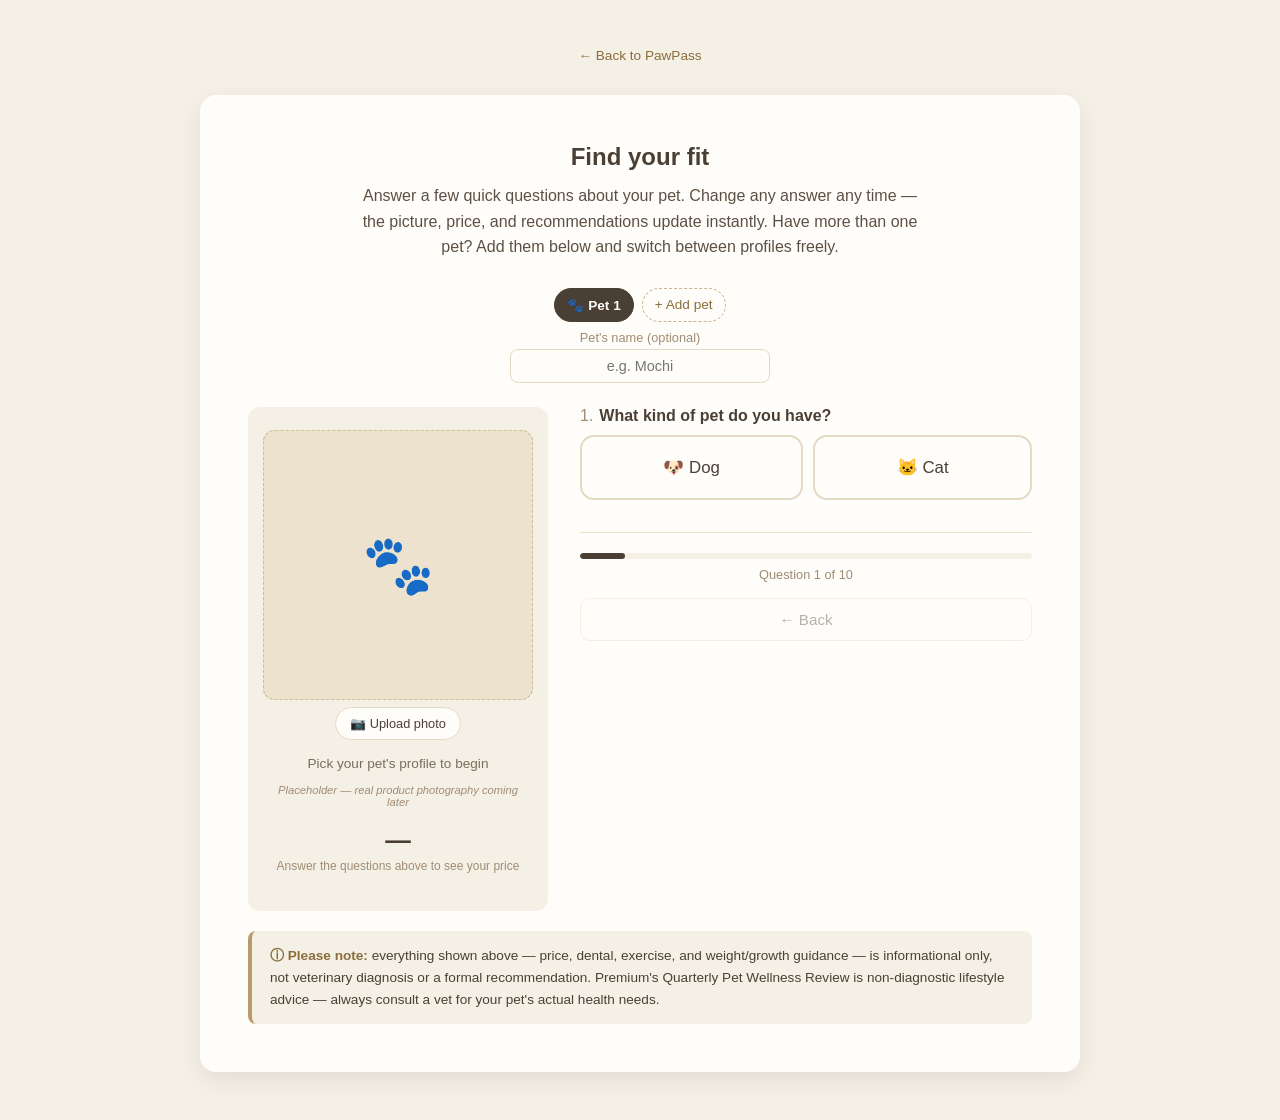
==== customize.html @ 1b4b6985 "Add weight ranges to Size step, pre-fill Coat from Breed recommendations-data.js: - SIZE_WEIGHT_BOUN" ====
<!doctype html>
<html lang="en">
<head>
  <meta charset="UTF-8" />
  <meta name="viewport" content="width=device-width, initial-scale=1.0" />
  <meta name="description" content="Answer a few quick questions about your pet and see your personalized PawPass box, price, and care recommendations, live." />
  <title>PawPass — Find Your Fit</title>
  <link rel="icon" href="data:image/svg+xml,<svg xmlns='http://www.w3.org/2000/svg' viewBox='0 0 100 100'><text y='.9em' font-size='90'>🐾</text></svg>" />
  <link rel="stylesheet" href="styles.css" />
  <style>
    .top-nav {
      text-align: center;
    }

    /* Pet tabs (multi-pet quick-switch) */
    .pet-tabs {
      display: flex;
      gap: 8px;
      flex-wrap: wrap;
      justify-content: center;
      margin-bottom: 8px;
    }

    .pet-tab {
      display: inline-flex;
      align-items: center;
      gap: 6px;
      padding: 8px 12px;
      border-radius: 999px;
      border: 1.5px solid #e4d9c4;
      background-color: #fffdf9;
      color: #4a3f35;
      font-size: 0.85rem;
      cursor: pointer;
    }

    .pet-tab[aria-current="true"] {
      background-color: #4a3f35;
      border-color: #4a3f35;
      color: #fffdf9;
      font-weight: 600;
    }

    .pet-tab .remove-pet {
      opacity: 0.6;
      font-size: 0.75rem;
    }

    .pet-tab .remove-pet:hover {
      opacity: 1;
    }

    .add-pet-btn {
      padding: 8px 12px;
      border-radius: 999px;
      border: 1.5px dashed #c8b48c;
      background-color: transparent;
      color: #8a6d3b;
      font-size: 0.85rem;
      cursor: pointer;
    }

    .add-pet-btn:hover {
      background-color: #f5f0e6;
    }

    .pet-name-row {
      text-align: center;
      margin-bottom: 24px;
    }

    .pet-name-row label {
      display: block;
      font-size: 0.8rem;
      color: #a08c74;
      margin-bottom: 4px;
    }

    .pet-name-row input[type="text"] {
      width: 100%;
      max-width: 260px;
      padding: 8px 12px;
      border-radius: 8px;
      border: 1.5px solid #e4d9c4;
      background-color: #fffdf9;
      color: #4a3f35;
      font-size: 0.9rem;
      text-align: center;
    }

    .quiz-layout {
      display: grid;
      grid-template-columns: 300px 1fr;
      gap: 32px;
      align-items: start;
    }

    /* Photo pane — sits beside the quiz on desktop/web */
    .photo-pane {
      position: sticky;
      top: 24px;
      background-color: #f5f0e6;
      border-radius: 12px;
      padding: 28px 20px;
      text-align: center;
    }

    .photo-box {
      width: 100%;
      aspect-ratio: 1 / 1;
      border-radius: 12px;
      background-color: #ece2cd;
      border: 1px dashed #c8b48c;
      display: flex;
      flex-direction: column;
      align-items: center;
      justify-content: center;
      font-size: 3.5rem;
      transition: transform 0.15s ease;
    }

    .photo-box.pulse {
      transform: scale(1.04);
    }

    .photo-box img {
      width: 100%;
      height: 100%;
      object-fit: cover;
      border-radius: 11px; /* just under the box's 12px so the border shows */
    }

    .photo-upload-row {
      display: flex;
      justify-content: center;
      gap: 8px;
      margin-top: 12px;
    }

    .upload-btn {
      display: inline-block;
      padding: 8px 14px;
      border-radius: 999px;
      border: 1.5px solid #e4d9c4;
      background-color: #fffdf9;
      color: #4a3f35;
      font-size: 0.8rem;
      cursor: pointer;
    }

    .upload-btn:hover {
      border-color: #c8b48c;
      background-color: #f5f0e6;
    }

    .remove-photo-btn {
      padding: 8px 14px;
      border-radius: 999px;
      border: 1.5px solid #e4d9c4;
      background-color: #fffdf9;
      color: #b04a3f;
      font-size: 0.8rem;
      cursor: pointer;
    }

    .remove-photo-btn:hover {
      border-color: #b04a3f;
    }

    .photo-caption {
      margin-top: 14px;
      font-size: 0.85rem;
      color: #7a6c5b;
      line-height: 1.5;
    }

    .photo-placeholder-note {
      margin-top: 10px;
      font-size: 0.7rem;
      color: #a08c74;
      font-style: italic;
    }

    .live-price {
      margin-top: 18px;
      font-size: 1.6rem;
      font-weight: 700;
      color: #4a3f35;
    }

    .live-price span {
      display: block;
      font-size: 0.75rem;
      font-weight: 400;
      color: #a08c74;
      margin-top: 4px;
    }

    /* Quiz pane */
    .question {
      margin-bottom: 28px;
    }

    .question:last-child {
      margin-bottom: 0;
    }

    .question .q-label {
      display: block;
      font-weight: 600;
      margin-bottom: 4px;
      font-size: 1rem;
    }

    .question .q-num {
      color: #a08c74;
      font-weight: 400;
      margin-right: 6px;
    }

    .info-icon {
      display: inline-block;
      margin-left: 4px;
      font-size: 0.8rem;
      font-weight: 400;
      color: #a08c74;
      cursor: pointer;
      /* reset button defaults — this used to be a <span>, converted to
         a real <button> since a title-attribute hover tooltip does
         nothing on click/tap (the bug: "didn't work" on touch devices
         and for anyone expecting a click response). */
      background: none;
      border: none;
      padding: 0;
      font-family: inherit;
    }

    .info-popover {
      position: fixed;
      max-width: 260px;
      background-color: #4a3f35;
      color: #fffdf9;
      padding: 10px 14px;
      border-radius: 8px;
      font-size: 0.8rem;
      line-height: 1.45;
      box-shadow: 0 4px 14px rgba(0, 0, 0, 0.2);
      z-index: 100;
    }

    .options {
      display: flex;
      gap: 10px;
      flex-wrap: wrap;
      margin-top: 10px;
    }

    .option-btn {
      flex: 1 1 auto;
      min-width: 130px;
      min-height: 64px;
      padding: 20px 24px;
      border-radius: 14px;
      border: 2px solid #e4d9c4;
      background-color: #fffdf9;
      color: #4a3f35;
      font-size: 1.05rem;
      font-weight: 500;
      cursor: pointer;
      transition: border-color 0.15s ease, background-color 0.15s ease, transform 0.1s ease;
    }

    .option-btn:hover {
      border-color: #c8b48c;
      transform: translateY(-1px);
    }

    .option-btn[aria-pressed="true"] {
      background-color: #4a3f35;
      border-color: #4a3f35;
      color: #fffdf9;
      font-weight: 600;
    }

    .option-sub {
      display: block;
      font-size: 0.75rem;
      font-weight: 400;
      color: #a08c74;
      margin-top: 4px;
    }

    .option-btn[aria-pressed="true"] .option-sub {
      color: #d8c6a5;
    }

    .date-input,
    .number-input,
    .breed-select {
      margin-top: 10px;
      padding: 10px 14px;
      border-radius: 10px;
      border: 1.5px solid #e4d9c4;
      background-color: #fffdf9;
      color: #4a3f35;
      font-size: 0.9rem;
      width: 100%;
      max-width: 260px;
    }

    .q-optional {
      font-weight: 400;
      font-size: 0.75rem;
      color: #a08c74;
    }

    .q-required {
      font-weight: 600;
      font-size: 0.75rem;
      color: #b04a3f;
    }

    @media (max-width: 720px) {
      .quiz-layout {
        grid-template-columns: 1fr;
      }
      .photo-pane {
        position: static;
      }
    }

    /* Pick Two */
    .pick-two-group {
      margin-top: 16px;
    }

    .pick-two-group .pt-label {
      display: block;
      font-size: 0.85rem;
      font-weight: 600;
      margin-bottom: 6px;
    }

    .pick-two-group .pt-limit {
      font-weight: 400;
      color: #a08c74;
    }

    .tag-btn {
      padding: 8px 14px;
      border-radius: 999px;
      border: 1.5px solid #e4d9c4;
      background-color: #fffdf9;
      color: #4a3f35;
      font-size: 0.85rem;
      cursor: pointer;
      transition: border-color 0.15s ease, background-color 0.15s ease;
    }

    .tag-btn:hover {
      border-color: #c8b48c;
    }

    .tag-btn[aria-pressed="true"] {
      font-weight: 600;
    }

    .options[data-mode="avoid"] .tag-btn[aria-pressed="true"] {
      background-color: #b04a3f;
      border-color: #b04a3f;
      color: #fffdf9;
    }

    .options[data-mode="favorite"] .tag-btn[aria-pressed="true"] {
      background-color: #5c8a5c;
      border-color: #5c8a5c;
      color: #fffdf9;
    }

    .pt-hint {
      margin-top: 6px;
      font-size: 0.75rem;
      color: #b04a3f;
      min-height: 1em;
    }

    .pick-two-summary {
      margin-top: 10px;
      font-size: 0.75rem;
      color: #7a6c5b;
      line-height: 1.5;
    }

    /* Recommendations */
    .recommendations {
      margin-top: 32px;
      padding-top: 28px;
      border-top: 1px solid #ece2cd;
    }

    .rec-empty-note {
      font-size: 0.85rem;
      color: #a08c74;
      font-style: italic;
      text-align: center;
    }

    .rec-item {
      display: flex;
      gap: 10px;
      align-items: flex-start;
      padding: 12px 0;
      border-bottom: 1px solid #f5f0e6;
      font-size: 0.9rem;
      line-height: 1.55;
    }

    .rec-item:last-child {
      border-bottom: none;
    }

    .rec-icon {
      font-size: 1.1rem;
      flex-shrink: 0;
    }

    .rec-item strong {
      display: block;
      font-size: 0.85rem;
      margin-bottom: 2px;
    }

    .rec-source-tag {
      display: inline-block;
      margin-left: 6px;
      font-size: 0.7rem;
      color: #a08c74;
      font-weight: 400;
    }

    .reroll-btn {
      display: block;
      margin-top: 6px;
      padding: 4px 10px;
      border-radius: 999px;
      border: 1.5px solid #e4d9c4;
      background-color: #fffdf9;
      color: #8a6d3b;
      font-size: 0.75rem;
      cursor: pointer;
    }

    .reroll-btn:hover {
      border-color: #c8b48c;
      background-color: #f5f0e6;
    }

    /* Feedback */
    .feedback-section {
      margin-top: 32px;
      padding-top: 28px;
      border-top: 1px solid #ece2cd;
    }

    .feedback-tag-row {
      display: flex;
      align-items: center;
      gap: 10px;
      margin-top: 10px;
    }

    .feedback-tag-row .ft-name {
      min-width: 100px;
      font-size: 0.85rem;
    }

    .feedback-tag-btn {
      padding: 6px 12px;
      border-radius: 8px;
      border: 1.5px solid #e4d9c4;
      background-color: #fffdf9;
      color: #4a3f35;
      font-size: 0.85rem;
      cursor: pointer;
    }

    .feedback-tag-btn:hover {
      border-color: #c8b48c;
    }

    .feedback-tag-btn.like[aria-pressed="true"] {
      background-color: #5c8a5c;
      border-color: #5c8a5c;
      color: #fffdf9;
    }

    .feedback-tag-btn.dislike[aria-pressed="true"] {
      background-color: #b04a3f;
      border-color: #b04a3f;
      color: #fffdf9;
    }

    .feedback-history {
      list-style: none;
      margin: 16px 0 0;
      padding: 0;
      font-size: 0.8rem;
      color: #7a6c5b;
      line-height: 1.6;
    }

    .feedback-history li {
      padding: 6px 0;
      border-bottom: 1px solid #f5f0e6;
    }

    .feedback-history li:last-child {
      border-bottom: none;
    }

    .consent-block {
      margin-top: 20px;
      padding: 14px 16px;
      background-color: #f5f0e6;
      border-radius: 10px;
    }

    .consent-row {
      display: flex;
      align-items: flex-start;
      gap: 8px;
      font-size: 0.82rem;
      line-height: 1.5;
      color: #5c5044;
      margin-bottom: 10px;
      cursor: pointer;
    }

    .consent-row:last-of-type {
      margin-bottom: 0;
    }

    .consent-row input[type="checkbox"] {
      margin-top: 3px;
      flex-shrink: 0;
    }

    .consent-hint {
      margin: 8px 0 0;
      font-size: 0.75rem;
      color: #b04a3f;
      min-height: 1em;
    }

    /* Step navigation */
    .step-nav {
      margin-top: 32px;
      padding-top: 20px;
      border-top: 1px solid #ece2cd;
    }

    .step-progress {
      height: 6px;
      border-radius: 999px;
      background-color: #f5f0e6;
      overflow: hidden;
    }

    .step-progress-bar {
      height: 100%;
      background-color: #4a3f35;
      border-radius: 999px;
      transition: width 0.2s ease;
      width: 0%;
    }

    .step-progress-label {
      margin-top: 8px;
      font-size: 0.8rem;
      color: #a08c74;
      text-align: center;
    }

    .step-nav-buttons {
      display: flex;
      justify-content: space-between;
      gap: 12px;
      margin-top: 16px;
    }

    .step-btn {
      flex: 1;
      padding: 12px 16px;
      border-radius: 10px;
      font-size: 0.95rem;
      cursor: pointer;
    }

    .step-btn.primary {
      background-color: #4a3f35;
      border: 1.5px solid #4a3f35;
      color: #fffdf9;
      font-weight: 600;
    }

    .step-btn.secondary {
      background-color: #fffdf9;
      border: 1.5px solid #e4d9c4;
      color: #4a3f35;
    }

    .step-btn:disabled {
      opacity: 0.4;
      cursor: not-allowed;
    }

  </style>
</head>
<body>
  <div class="wrap">

    <a class="back-link top-nav" href="index.html">← Back to PawPass</a>

    <!-- Shared popover for every ⓘ info button (see .info-icon click
         wiring) — one element, positioned near whichever button was
         clicked, rather than a per-icon tooltip. -->
    <div class="info-popover" id="info-popover" hidden></div>

    <section class="card">
      <h2>Find your fit</h2>
      <p class="section-intro">
        Answer a few quick questions about your pet. Change any answer any time —
        the picture, price, and recommendations update instantly. Have more than
        one pet? Add them below and switch between profiles freely.
      </p>

      <div class="pet-tabs" id="pet-tabs"></div>
      <div class="pet-name-row">
        <label for="pet-name-input">Pet's name (optional)</label>
        <input type="text" id="pet-name-input" placeholder="e.g. Mochi" />
      </div>

      <div class="quiz-layout">

        <!-- Photo pane: side-by-side on desktop, stacks above the quiz on mobile -->
        <div class="photo-pane">
          <div class="photo-box" id="photo-box">
            <span id="photo-emoji">🐾</span>
            <img id="photo-img" alt="Your pet" hidden />
          </div>
          <div class="photo-upload-row">
            <label class="upload-btn" for="photo-upload-input">📷 Upload photo</label>
            <input type="file" accept="image/*" id="photo-upload-input" hidden />
            <button type="button" class="remove-photo-btn" id="remove-photo-btn" hidden>✕ Remove</button>
          </div>
          <div class="photo-caption" id="photo-caption">Pick your pet's profile to begin</div>
          <div class="photo-placeholder-note" id="photo-placeholder-note">Placeholder — real product photography coming later</div>
          <div class="live-price" id="live-price">—</div>
          <div class="pick-two-summary" id="pick-two-summary"></div>
        </div>

        <!-- Quiz pane -->
        <div class="quiz-pane">

          <div class="question" data-question="species" data-required="true">
            <label class="q-label"><span class="q-num">1.</span>What kind of pet do you have?</label>
            <div class="options" data-question="species" role="group" aria-label="What kind of pet do you have?">
              <button type="button" class="option-btn" data-value="dog">🐶 Dog</button>
              <button type="button" class="option-btn" data-value="cat">🐱 Cat</button>
            </div>
          </div>

          <div class="question" data-question="size" data-required="true">
            <label class="q-label"><span class="q-num">2.</span>How big are they?</label>
            <div class="options" data-question="size" role="group" aria-label="How big are they?">
              <button type="button" class="option-btn" data-value="small">Small<span class="option-sub" id="size-small-sub"></span></button>
              <button type="button" class="option-btn" data-value="medium">Medium<span class="option-sub" id="size-medium-sub"></span></button>
              <button type="button" class="option-btn" data-value="large">Large<span class="option-sub" id="size-large-sub"></span></button>
            </div>
          </div>

          <div class="question">
            <label class="q-label">
              <span class="q-num">3.</span>Breed <span class="q-optional">(optional)</span>
              <button type="button" class="info-icon" data-info="Purely a care-tip bonus layer — it never changes price or packing. Picking a breed pre-fills a typical coat below, which you can still change. Any breed not on this list falls back to the size/coat profile you pick.">ⓘ</button>
            </label>
            <select class="breed-select" id="breed-select">
              <option value="">Pick species first</option>
            </select>
          </div>

          <div class="question" data-question="coat" data-required="true">
            <label class="q-label"><span class="q-num">4.</span>What's their coat like?</label>
            <div class="options" data-question="coat" role="group" aria-label="What's their coat like?">
              <button type="button" class="option-btn" data-value="short-hair">Short-hair</button>
              <button type="button" class="option-btn" data-value="long-hair">Long-hair</button>
              <button type="button" class="option-btn" data-value="hairless">Hairless</button>
            </div>
          </div>

          <div class="question">
            <label class="q-label">
              <span class="q-num">5.</span>Weight (kg)
              <button type="button" class="info-icon" data-info="Used for weight/obesity guidance (adult pets) and the growth chart (puppies/kittens). Not used for pricing.">ⓘ</button>
            </label>
            <input type="number" class="number-input" id="weight-input" min="0" step="0.1" placeholder="e.g. 12.5" />
          </div>

          <div class="question">
            <label class="q-label">
              <span class="q-num">6.</span>Date of birth <span class="q-optional">(optional, preferred)</span>
              <button type="button" class="info-icon" data-info="Primary source for age-based recommendations (life stage, growth chart). If unknown, adoption date below is used as a fallback estimate.">ⓘ</button>
            </label>
            <input type="date" class="date-input" id="dob-input" />
          </div>

          <div class="question">
            <label class="q-label">
              <span class="q-num">7.</span>When did you adopt them? <span class="q-optional">(optional)</span>
              <button type="button" class="info-icon" data-info="Used as a fallback to estimate age only if date of birth above is unknown — assumes ~10 weeks old at adoption, a typical shelter age.">ⓘ</button>
            </label>
            <input type="date" class="date-input" id="adoption-date-input" />
          </div>

          <div class="question">
            <label class="q-label">
              <span class="q-num">8.</span>Spayed or neutered? <span class="q-optional">(optional)</span>
              <button type="button" class="info-icon" data-info="Not used for pricing yet — helps fine-tune the recommendation engine (e.g. calorie needs) as it's built out further.">ⓘ</button>
            </label>
            <div class="options" data-question="spayedNeutered" role="group" aria-label="Spayed or neutered?">
              <button type="button" class="option-btn" data-value="yes">Yes</button>
              <button type="button" class="option-btn" data-value="no">No</button>
              <button type="button" class="option-btn" data-value="unsure">Not sure</button>
            </div>
          </div>

          <div class="question" data-question="tier" data-required="true">
            <label class="q-label"><span class="q-num">9.</span>Which plan sounds right?</label>
            <div class="options" data-question="tier" role="group" aria-label="Which plan sounds right?">
              <button type="button" class="option-btn" data-value="starter">Starter</button>
              <button type="button" class="option-btn" data-value="core">Core</button>
              <button type="button" class="option-btn" data-value="premium">Premium</button>
            </div>
          </div>

          <div class="question">
            <label class="q-label"><span class="q-num">10.</span>Pick Two — permanent Avoid &amp; Favorite</label>
            <!-- No longer gated on "species + tier chosen" — in a linear
                 stepper this is unreachable without those already
                 answered (required steps 1/2/3/9 enforce it), so the
                 old pick-two-locked placeholder was dead code. -->
            <div id="pick-two-body">
              <div class="pick-two-group">
                <span class="pt-label">Avoid <span class="pt-limit" id="avoid-limit-label"></span> — never ships</span>
                <div class="options" data-mode="avoid" id="avoid-options" role="group" aria-label="Avoid flavors"></div>
              </div>
              <div class="pick-two-group">
                <span class="pt-label">Favorite <span class="pt-limit" id="favorite-limit-label"></span> — always included</span>
                <div class="options" data-mode="favorite" id="favorite-options" role="group" aria-label="Favorite flavors"></div>
              </div>
              <div class="pt-hint" id="pick-two-hint"></div>
            </div>
          </div>

          <!-- Step navigation: progress + Back/Next, one question visible
               at a time (the rest are hidden by JS) — per the "quiz-style
               flow" UX spec, replacing the old long-scroll layout where
               all 10 questions were visible at once. -->
          <div class="step-nav" id="step-nav">
            <div class="step-progress">
              <div class="step-progress-bar" id="step-progress-bar"></div>
            </div>
            <div class="step-progress-label" id="step-progress-label"></div>
            <div class="step-nav-buttons">
              <button type="button" class="step-btn secondary" id="step-back-btn">← Back</button>
              <button type="button" class="step-btn primary" id="step-next-btn">Next →</button>
            </div>
          </div>

          <!-- Results reveal: shown after the last step instead of being
               stepped through itself — Recommendations/Secret
               item/Taste memory/Feedback form one combined "here's your
               box" moment, not more quiz questions. -->
          <div id="results-view" hidden>
            <button type="button" class="back-link" id="edit-answers-btn" style="margin-bottom: 20px;">✏️ Edit your answers</button>

          <!-- Recommendations and Feedback live inside .quiz-pane (not
               as separate full-width sections below .quiz-layout) so
               the sticky .photo-pane keeps following the visitor
               through the results, not just the profile questions —
               fixes a gap where the live-updating photo used to
               disappear exactly where it mattered most. -->
          <!-- Recommendations: the expanded recommendation engine's results,
               right where a visitor would actually read a health-adjacent
               claim, per the vet disclaimer placement rule established
               earlier for the pricing section. -->
          <div class="recommendations">
            <h2>Recommendations</h2>
            <p class="rec-empty-note" id="rec-empty-note">
              Answer species, size, and either a date of birth or adoption date above
              to see personalized care recommendations here.
            </p>
            <div id="rec-body" hidden>
              <div class="rec-item">
                <span class="rec-icon">📋</span>
                <div><strong>Life stage</strong><span id="rec-life-stage"></span></div>
              </div>
              <div class="rec-item" id="rec-dental" hidden>
                <span class="rec-icon">🦷</span>
                <div><strong>Dental care</strong><span id="rec-dental-text"></span></div>
              </div>
              <div class="rec-item" id="rec-exercise" hidden>
                <span class="rec-icon">🏃</span>
                <div><strong>Exercise<span class="rec-source-tag" id="rec-exercise-source"></span></strong><span id="rec-exercise-text"></span></div>
              </div>
              <div class="rec-item" id="rec-weight" hidden>
                <span class="rec-icon">⚖️</span>
                <div><strong id="rec-weight-label">Weight guidance</strong><span id="rec-weight-text"></span></div>
              </div>
              <div class="rec-item" id="rec-secret" hidden>
                <span class="rec-icon">✨</span>
                <div>
                  <strong>Secret item</strong>
                  <span id="rec-secret-text"></span>
                  <button type="button" class="reroll-btn" id="secret-reroll-btn">🎲 Try another</button>
                </div>
              </div>
              <div class="rec-item" id="rec-taste-memory">
                <span class="rec-icon">🧠</span>
                <div><strong>Taste memory</strong><span id="rec-taste-memory-text"></span></div>
              </div>
            </div>
          </div>

          <!-- Post-order feedback (Section 7) — simulated here since this
               demo has no real order/checkout lifecycle to trigger it after
               an actual shipped box. Submitting feeds pet.feedbackHistory,
               which is what makes the obesity-guidance override above and
               Taste memory below go from "architecture-only" to live. -->
          <div class="feedback-section">
            <h2>Feedback <span class="q-optional">(simulates a delivered box)</span></h2>
            <div id="feedback-body" hidden>
              <p class="section-intro" style="margin-bottom:16px;">
                In a real launch this would trigger automatically after each box ships
                (Section 7). Here, simulate submitting feedback to see Taste memory and
                weight guidance react.
              </p>
              <div class="question">
                <label class="q-label">Portion size</label>
                <div class="options" data-question="pendingPortion" role="group" aria-label="Portion size">
                  <button type="button" class="option-btn" data-value="too much">Too much</button>
                  <button type="button" class="option-btn" data-value="right">Just right</button>
                  <button type="button" class="option-btn" data-value="too little">Too little</button>
                </div>
              </div>
              <div class="question">
                <label class="q-label">Did they like each flavor? <span class="q-optional">(optional, any number)</span></label>
                <div id="feedback-tags"></div>
              </div>

              <!-- PDPA consent, captured at the point of collection (Thai PDPA,
                   enforced since June 1, 2022, requires explicit consent
                   before/at collection — Section 9's flagged gap). Two
                   separate purposes, not bundled into one checkbox: using
                   the feedback to personalize this pet's box (Section 7,
                   core to the service) vs. including it in aggregated,
                   de-identified trend insights sold to pet brand partners
                   (Section 7's data-as-product angle, framed as "aggregated
                   insights," never "selling customer data," per the brief). -->
              <div class="consent-block">
                <label class="consent-row">
                  <input type="checkbox" id="consent-personalize" />
                  I consent to this feedback being used to personalize my pet's box
                  (Pick Two suggestions, taste memory, portion sizing).
                  <span class="q-required">(required)</span>
                </label>
                <label class="consent-row">
                  <input type="checkbox" id="consent-aggregate" />
                  Also include my anonymized feedback in aggregated trend insights
                  shared with pet brand partners
                  <button type="button" class="info-icon" data-info="Only de-identified, aggregated trends are ever shared (e.g. 'medium-dog owners in Bangkok reject fish treats at 2x the rate of other cities') — never your individual feedback or identity. Optional — personalization above works the same either way.">ⓘ</button>
                  <span class="q-optional">(optional)</span>
                </label>
                <p class="consent-hint" id="consent-hint"></p>
              </div>

              <button type="button" class="add-pet-btn" id="submit-feedback-btn">Submit feedback for this box</button>
              <ul class="feedback-history" id="feedback-history-list"></ul>
            </div>
          </div>

          </div>
          <!-- /results-view -->

        </div>
      </div>

      <div class="disclaimer">
        <strong>ⓘ Please note:</strong> everything shown above — price, dental,
        exercise, and weight/growth guidance — is informational only, not
        veterinary diagnosis or a formal recommendation. Premium's Quarterly Pet
        Wellness Review is non-diagnostic lifestyle advice — always consult a vet
        for your pet's actual health needs.
      </div>
    </section>

  </div>

  <script type="module">
    import { getStarterPrice, getCorePrice, getPremiumPriceRange } from './pricing-data.js';
    import {
      TIER1_BREEDS, BREED_TYPICAL_COAT, SIZE_WEIGHT_BOUNDS_KG,
      getAgeMonths, getLifeStage, getDentalRisk, DENTAL_RECOMMENDATION,
      getExerciseTip, getObesityGuidance, getGrowthGuidance,
    } from './recommendations-data.js';
    import { getSecretItemPreview, getTasteMemoryExclusions } from './catalog-data.js';

    // --- Multi-pet data model ---
    // Each pet holds its own full set of answers. Only one pet is
    // "active" (shown in the quiz/photo pane) at a time; switching tabs
    // swaps which pet's data the quiz reads from and writes to.
    let nextPetId = 1;
    function createPet() {
      const id = nextPetId++;
      return {
        id,
        name: `Pet ${id}`,
        species: null,
        size: null,
        coat: null,
        breed: null,
        weightKg: null,
        dob: '',
        adoptionDate: '',
        spayedNeutered: null,
        tier: null,
        avoids: new Set(),
        favorites: new Set(),
        // Post-order portion feedback (Section 7). Simulated in this
        // build via the Feedback section below, since there's no real
        // order/checkout lifecycle to trigger it after an actual shipped
        // box. Mixed entry shapes: { portion, order } from the portion
        // question, { category, liked, order } per flavor reaction —
        // read by getObesityGuidance and getTasteMemoryExclusions.
        feedbackHistory: [],
        orderCount: 0,
        // Draft state for the not-yet-submitted feedback form — cleared
        // on submit. pendingPortion reuses the generic single-select
        // option-group wiring (data-question="pendingPortion").
        pendingPortion: null,
        pendingTasteFeedback: {}, // { [flavorTag]: true|false }
        // Per-pet, not global DOM state — otherwise checking a consent
        // box for one pet would leak into another pet's unsubmitted
        // form on switch. Reset on submit, same as the rest of the draft.
        pendingConsent: { personalize: false, aggregate: false },
        // Bumped by the "🎲 Try another" button to deliberately change
        // the secret-item pick's seed — otherwise the pick stays stable
        // across re-renders (see catalog-data.js's hashSeed comment).
        secretItemRerollCount: 0,
        // Stepper position — per-pet, so switching pets resumes exactly
        // where that pet was left, rather than always restarting at
        // step 0. showResults toggles the Pick Two step vs. the combined
        // results reveal; currentStep itself doesn't change when
        // entering/leaving results, so "Edit answers" just flips
        // showResults back without needing to recompute a step index.
        currentStep: 0,
        showResults: false,
        // User-uploaded photo, per pet. An object URL (not a data URL)
        // for memory efficiency — must be revoked with
        // URL.revokeObjectURL when replaced or when the pet is removed,
        // or the browser holds the image data for the whole session.
        photoUrl: null,
        // Per-pet (not a shared module-level variable) — a shared timer
        // would let answering a question for one pet cancel another
        // pet's still-pending auto-advance if you switch tabs within
        // the 300ms delay window. Found this while reviewing the
        // multi-pet + auto-advance interaction.
        pendingAdvanceTimeout: null,
        // Tracks what the photo box last showed (photoUrl + species),
        // so the pulse animation only restarts when that actually
        // changes — see the render() comment where this is used.
        _lastPhotoSignature: null,
      };
    }

    const pets = [createPet()];
    let activePetId = pets[0].id;
    function getActivePet() {
      return pets.find((p) => p.id === activePetId);
    }

    const petTabsEl = document.getElementById('pet-tabs');
    const petNameInput = document.getElementById('pet-name-input');
    const breedSelect = document.getElementById('breed-select');
    const weightInput = document.getElementById('weight-input');
    const dobInput = document.getElementById('dob-input');
    const adoptionDateInput = document.getElementById('adoption-date-input');
    const photoBox = document.getElementById('photo-box');
    const photoEmoji = document.getElementById('photo-emoji');
    const photoImg = document.getElementById('photo-img');
    const photoUploadInput = document.getElementById('photo-upload-input');
    const removePhotoBtn = document.getElementById('remove-photo-btn');
    const photoPlaceholderNote = document.getElementById('photo-placeholder-note');
    const photoCaption = document.getElementById('photo-caption');
    const livePrice = document.getElementById('live-price');
    const pickTwoSummary = document.getElementById('pick-two-summary');
    const avoidOptions = document.getElementById('avoid-options');
    const favoriteOptions = document.getElementById('favorite-options');
    const avoidLimitLabel = document.getElementById('avoid-limit-label');
    const favoriteLimitLabel = document.getElementById('favorite-limit-label');
    const pickTwoHint = document.getElementById('pick-two-hint');
    const recEmptyNote = document.getElementById('rec-empty-note');
    const recBody = document.getElementById('rec-body');
    const recLifeStage = document.getElementById('rec-life-stage');
    const recDental = document.getElementById('rec-dental');
    const recDentalText = document.getElementById('rec-dental-text');
    const recExercise = document.getElementById('rec-exercise');
    const recExerciseText = document.getElementById('rec-exercise-text');
    const recExerciseSource = document.getElementById('rec-exercise-source');
    const recWeight = document.getElementById('rec-weight');
    const recWeightLabel = document.getElementById('rec-weight-label');
    const recWeightText = document.getElementById('rec-weight-text');
    const recSecret = document.getElementById('rec-secret');
    const recSecretText = document.getElementById('rec-secret-text');
    const secretRerollBtn = document.getElementById('secret-reroll-btn');
    const recTasteMemoryText = document.getElementById('rec-taste-memory-text');
    const feedbackBody = document.getElementById('feedback-body');
    const feedbackTagsEl = document.getElementById('feedback-tags');
    const submitFeedbackBtn = document.getElementById('submit-feedback-btn');
    const feedbackHistoryList = document.getElementById('feedback-history-list');
    const consentPersonalize = document.getElementById('consent-personalize');
    const consentAggregate = document.getElementById('consent-aggregate');
    const consentHint = document.getElementById('consent-hint');
    const stepProgressBar = document.getElementById('step-progress-bar');
    const stepProgressLabel = document.getElementById('step-progress-label');
    const stepBackBtn = document.getElementById('step-back-btn');
    const stepNextBtn = document.getElementById('step-next-btn');
    const resultsView = document.getElementById('results-view');
    const stepNav = document.getElementById('step-nav');
    const editAnswersBtn = document.getElementById('edit-answers-btn');
    const infoPopover = document.getElementById('info-popover');

    // The 10 profile-question steps, captured once in DOM order. Only
    // one is shown at a time (per pet, via pet.currentStep) — the "quiz-
    // style flow" the project's UX memory calls for, replacing the old
    // long-scroll layout where all 10 were visible at once.
    const stepEls = [...document.querySelectorAll('.quiz-pane > .question')];

    const speciesEmoji = { dog: '🐶', cat: '🐱' };
    const sizeLabel = { small: 'Small', medium: 'Medium', large: 'Large' };
    const coatLabel = { 'short-hair': 'short-hair', 'long-hair': 'long-hair', hairless: 'hairless' };
    const tierLabel = { starter: 'Starter', core: 'Core', premium: 'Premium' };
    const lifeStageLabel = { puppy: 'Puppy', kitten: 'Kitten', adult: 'Adult', senior: 'Senior' };

    const PICK_LIMITS = { starter: 1, core: 2, premium: 3 };

    // Flavor rotation genuinely differs by species (pawpass-brief.md
    // Section 12) — cats are fussier about fish-forward flavors, so
    // "Salmon/Fish" for dogs splits into separate "Tuna/Fish" and
    // "Salmon" tags for cats. Never share one tag list across species.
    const FLAVOR_TAGS_BY_SPECIES = {
      dog: ['Chicken', 'Beef', 'Salmon/Fish'],
      cat: ['Chicken', 'Tuna/Fish', 'Salmon'],
    };

    // Tag button DOM and breed <select> options are both species-
    // dependent only (shared across any pets of the same species) —
    // click/change handlers always look up getActivePet() fresh, so
    // switching pets never requires rebuilding either, only re-syncing
    // which value is currently selected.
    let tagsBuiltForSpecies = undefined; // undefined = never built yet
    let breedOptionsBuiltForSpecies = undefined;
    let feedbackTagsBuiltForSpecies = undefined;

    function buildTagButtons(species) {
      avoidOptions.innerHTML = '';
      favoriteOptions.innerHTML = '';
      tagsBuiltForSpecies = species;
      if (!species) return;
      [
        { container: avoidOptions, key: 'avoids', otherKey: 'favorites' },
        { container: favoriteOptions, key: 'favorites', otherKey: 'avoids' },
      ].forEach(({ container, key, otherKey }) => {
        FLAVOR_TAGS_BY_SPECIES[species].forEach((tag) => {
          const btn = document.createElement('button');
          btn.type = 'button';
          btn.className = 'tag-btn';
          btn.dataset.value = tag;
          btn.setAttribute('aria-pressed', 'false');
          btn.textContent = tag;
          btn.addEventListener('click', () => {
            const pet = getActivePet();
            const set = pet[key];
            const other = pet[otherKey];
            const limit = PICK_LIMITS[pet.tier] ?? 0;
            if (set.has(tag)) {
              set.delete(tag);
            } else {
              if (set.size >= limit) {
                pickTwoHint.textContent = `You can only pick ${limit} here for the ${tierLabel[pet.tier]} plan — remove one first.`;
                return;
              }
              other.delete(tag); // a flavor can't be both Avoid and Favorite at once
              set.add(tag);
            }
            pickTwoHint.textContent = '';
            render();
          });
          container.appendChild(btn);
        });
      });
    }

    function buildBreedOptions(species) {
      breedSelect.innerHTML = '';
      breedOptionsBuiltForSpecies = species;
      const placeholder = document.createElement('option');
      placeholder.value = '';
      placeholder.textContent = species ? 'Not sure / prefer not to say' : 'Pick species first';
      breedSelect.appendChild(placeholder);
      if (!species) return;
      TIER1_BREEDS[species].forEach((breed) => {
        const opt = document.createElement('option');
        opt.value = breed;
        opt.textContent = breed;
        breedSelect.appendChild(opt);
      });
    }

    // Feedback tag rows (like/dislike per flavor) — same species-
    // dependent DOM pattern as buildTagButtons: shared across pets of
    // the same species, handlers always look up getActivePet() fresh.
    function buildFeedbackTagButtons(species) {
      feedbackTagsEl.innerHTML = '';
      feedbackTagsBuiltForSpecies = species;
      if (!species) return;
      FLAVOR_TAGS_BY_SPECIES[species].forEach((tag) => {
        const row = document.createElement('div');
        row.className = 'feedback-tag-row';
        const name = document.createElement('span');
        name.className = 'ft-name';
        name.textContent = tag;
        row.appendChild(name);
        [
          { cls: 'like', label: '👍 Liked', value: true },
          { cls: 'dislike', label: '👎 Disliked', value: false },
        ].forEach(({ cls, label, value }) => {
          const btn = document.createElement('button');
          btn.type = 'button';
          btn.className = `feedback-tag-btn ${cls}`;
          btn.dataset.tag = tag;
          btn.setAttribute('aria-pressed', 'false');
          btn.textContent = label;
          btn.addEventListener('click', () => {
            const pet = getActivePet();
            // Click again to unset (toggle back to "no opinion"); click
            // the other reaction to flip it — only one state per tag.
            pet.pendingTasteFeedback[tag] = pet.pendingTasteFeedback[tag] === value ? undefined : value;
            if (pet.pendingTasteFeedback[tag] === undefined) delete pet.pendingTasteFeedback[tag];
            render();
          });
          row.appendChild(btn);
        });
        feedbackTagsEl.appendChild(row);
      });
    }

    // Wire up every single-select option group (species/size/coat/tier/
    // spayedNeutered/pendingPortion): click writes onto whichever pet is
    // currently active. For groups that belong to a stepper question
    // (not pendingPortion, which lives in the Feedback/results view),
    // clicking an answer auto-advances to the next step after a short
    // delay — "no need to click Next" — since a click on a button group
    // unambiguously is the answer, unlike a free-form input where an
    // empty field could just mean "not answered yet."
    document.querySelectorAll('.options[data-question]').forEach((group) => {
      const question = group.dataset.question;
      const stepEl = group.closest('.question');
      const isStepperGroup = stepEls.includes(stepEl);
      group.querySelectorAll('.option-btn').forEach((btn) => {
        btn.addEventListener('click', () => {
          const pet = getActivePet();
          // If this pet's species actually changes, Pick Two picks and
          // breed don't carry over (both depend on species — flavor
          // vocabulary and the Tier-1 breed list) — clear them at the
          // pet's own data, not just the shared DOM built above.
          if (question === 'species' && pet.species !== btn.dataset.value) {
            pet.avoids.clear();
            pet.favorites.clear();
            pet.breed = null;
            pet.pendingTasteFeedback = {}; // unsubmitted draft only — feedbackHistory stays
          }
          pet[question] = btn.dataset.value;
          render();
          if (isStepperGroup) {
            autoAdvance(pet);
          }
        });
      });
    });

    breedSelect.addEventListener('change', () => {
      const pet = getActivePet();
      pet.breed = breedSelect.value || null;
      // Pre-fill (not lock) the Coat question, which now comes right
      // after Breed — the customer still answers/confirms it
      // themselves on that step, this just saves them a click for the
      // common case. Breeds with no mapped typical coat (e.g. the
      // "mixed" entries) leave whatever coat answer already exists
      // untouched, same as picking "Not sure" back to no breed at all.
      const typicalCoat = BREED_TYPICAL_COAT[pet.breed];
      if (typicalCoat) pet.coat = typicalCoat;
      render();
      autoAdvance(pet);
    });

    secretRerollBtn.addEventListener('click', () => {
      getActivePet().secretItemRerollCount += 1;
      render();
    });

    // advanceStep() moves to the next question, or into the results
    // reveal from the last one. autoAdvance() wraps it with a short
    // delay so the user sees their answer register (the pressed-button
    // state, a filled date field, etc.) before the view changes —
    // instant-jump felt jarring. Required steps (species/size/coat/
    // tier) have no visible Next button at all: an answer-click is
    // unambiguous, so validation before advancing is no longer needed —
    // you can't reach the next step without having answered.
    function advanceStep(pet) {
      if (pet.currentStep < stepEls.length - 1) {
        pet.currentStep += 1;
      } else {
        pet.showResults = true; // last step (Pick Two) done -> reveal results
      }
    }

    // Debounced with a per-pet timeout handle (pet.pendingAdvanceTimeout)
    // — without this, quickly changing an answer (e.g. clicking Dog then
    // correcting to Cat within the delay window) would schedule two
    // advances and silently skip a step, since each click's own timeout
    // would still fire independently. It has to live on the pet, not a
    // shared module-level variable: a shared timer would let answering a
    // question for Pet A get silently cancelled by switching to Pet B
    // and answering there within the same 300ms window.
    function autoAdvance(pet) {
      if (pet.showResults) return;
      if (pet.pendingAdvanceTimeout) clearTimeout(pet.pendingAdvanceTimeout);
      pet.pendingAdvanceTimeout = setTimeout(() => {
        pet.pendingAdvanceTimeout = null;
        advanceStep(pet);
        render();
      }, 300);
    }

    // Visible only for optional steps ("Skip →") and the final Pick Two
    // step ("See your results →") — see renderStepper.
    stepNextBtn.addEventListener('click', () => {
      const pet = getActivePet();
      advanceStep(pet);
      render();
    });

    stepBackBtn.addEventListener('click', () => {
      const pet = getActivePet();
      if (pet.showResults) {
        pet.showResults = false; // back onto the last step (Pick Two)
      } else if (pet.currentStep > 0) {
        pet.currentStep -= 1;
      }
      render();
    });

    editAnswersBtn.addEventListener('click', () => {
      getActivePet().showResults = false;
      render();
    });

    // ⓘ info buttons: click-to-toggle popover, positioned near whichever
    // button was clicked. Fixes the "didn't work" bug — these used to be
    // plain <span title="...">, which only shows on desktop mouse-hover
    // and does nothing at all on click or on touch devices.
    let activeInfoBtn = null;
    document.querySelectorAll('.info-icon').forEach((btn) => {
      btn.addEventListener('click', (e) => {
        e.stopPropagation();
        if (activeInfoBtn === btn) {
          infoPopover.hidden = true;
          activeInfoBtn = null;
          return;
        }
        infoPopover.textContent = btn.dataset.info;
        infoPopover.hidden = false;
        const rect = btn.getBoundingClientRect();
        const popoverWidth = 260;
        infoPopover.style.left = `${Math.max(8, Math.min(rect.left, window.innerWidth - popoverWidth - 8))}px`;
        infoPopover.style.top = `${rect.bottom + 8}px`;
        activeInfoBtn = btn;
      });
    });
    document.addEventListener('click', () => {
      infoPopover.hidden = true;
      activeInfoBtn = null;
    });

    photoUploadInput.addEventListener('change', () => {
      const file = photoUploadInput.files[0];
      if (!file) return;
      const pet = getActivePet();
      if (pet.photoUrl) URL.revokeObjectURL(pet.photoUrl); // release the old one first
      pet.photoUrl = URL.createObjectURL(file);
      photoUploadInput.value = ''; // allow re-selecting the same file later
      render();
    });

    removePhotoBtn.addEventListener('click', () => {
      const pet = getActivePet();
      if (pet.photoUrl) URL.revokeObjectURL(pet.photoUrl);
      pet.photoUrl = null;
      render();
    });

    // Safety net: accept="image/*" filters the file picker but doesn't
    // guarantee the browser can actually decode the file (corrupted
    // file, unsupported format). Without this, a failed load would
    // leave a permanently broken-image icon in the photo box.
    photoImg.addEventListener('error', () => {
      if (photoImg.hidden) return; // no real photo currently set — ignore
      const pet = getActivePet();
      if (pet.photoUrl) {
        URL.revokeObjectURL(pet.photoUrl);
        pet.photoUrl = null;
      }
      render();
    });

    submitFeedbackBtn.addEventListener('click', () => {
      const pet = getActivePet();
      const hasPortion = pet.pendingPortion != null;
      const tasteEntries = Object.entries(pet.pendingTasteFeedback);
      if (!hasPortion && tasteEntries.length === 0) return; // nothing to submit

      // PDPA: explicit consent required at the point of collection, not
      // assumed. The personalize checkbox gates submission entirely;
      // the aggregate checkbox is a genuine opt-in (unchecked doesn't
      // block anything) and its answer is stamped onto every entry from
      // this submission, so a real aggregation pipeline later could
      // actually honor it per-entry rather than per-account.
      if (!pet.pendingConsent.personalize) {
        consentHint.textContent = 'Please check the first consent box before submitting feedback.';
        return;
      }
      consentHint.textContent = '';

      pet.orderCount += 1;
      const order = pet.orderCount;
      const aggregateConsent = pet.pendingConsent.aggregate;
      if (hasPortion) {
        pet.feedbackHistory.push({ portion: pet.pendingPortion, order, aggregateConsent });
      }
      tasteEntries.forEach(([tag, liked]) => {
        pet.feedbackHistory.push({ category: tag, liked, order, aggregateConsent });
      });
      // Clear the draft, including the pendingPortion option group's
      // pressed state and both consent checkboxes, so the next box's
      // feedback requires its own fresh, explicit consent rather than
      // silently carrying the previous answer forward.
      pet.pendingPortion = null;
      pet.pendingTasteFeedback = {};
      pet.pendingConsent = { personalize: false, aggregate: false };
      render();
    });

    consentPersonalize.addEventListener('change', () => {
      getActivePet().pendingConsent.personalize = consentPersonalize.checked;
      consentHint.textContent = '';
    });

    consentAggregate.addEventListener('change', () => {
      getActivePet().pendingConsent.aggregate = consentAggregate.checked;
      consentHint.textContent = '';
    });

    weightInput.addEventListener('input', () => {
      const val = weightInput.value === '' ? null : parseFloat(weightInput.value);
      getActivePet().weightKg = Number.isNaN(val) ? null : val;
      render();
    });
    // Separate 'change' (fires on blur-after-edit, not every keystroke
    // like 'input' above) purely to auto-advance once typing is done —
    // advancing on every digit typed would be unusable.
    weightInput.addEventListener('change', () => {
      autoAdvance(getActivePet());
    });

    dobInput.addEventListener('change', () => {
      const pet = getActivePet();
      pet.dob = dobInput.value;
      render();
      autoAdvance(pet);
    });

    adoptionDateInput.addEventListener('change', () => {
      const pet = getActivePet();
      pet.adoptionDate = adoptionDateInput.value;
      render();
      autoAdvance(pet);
    });

    petNameInput.addEventListener('input', () => {
      getActivePet().name = petNameInput.value.trim() || `Pet ${activePetId}`;
      renderPetTabs();
    });

    function addPet() {
      const pet = createPet();
      pets.push(pet);
      activePetId = pet.id;
      render();
    }

    function removePet(id) {
      if (pets.length <= 1) return; // always keep at least one pet
      const idx = pets.findIndex((p) => p.id === id);
      if (idx === -1) return;
      if (pets[idx].photoUrl) URL.revokeObjectURL(pets[idx].photoUrl);
      if (pets[idx].pendingAdvanceTimeout) clearTimeout(pets[idx].pendingAdvanceTimeout);
      pets.splice(idx, 1);
      if (activePetId === id) {
        activePetId = pets[Math.max(0, idx - 1)].id;
      }
      render();
    }

    function switchPet(id) {
      activePetId = id;
      render();
    }

    function renderPetTabs() {
      petTabsEl.innerHTML = '';
      pets.forEach((pet) => {
        const tab = document.createElement('button');
        tab.type = 'button';
        tab.className = 'pet-tab';
        tab.setAttribute('aria-current', pet.id === activePetId ? 'true' : 'false');
        const emoji = pet.species ? speciesEmoji[pet.species] : '🐾';
        tab.innerHTML = `${emoji} ${pet.name}`;
        if (pets.length > 1) {
          const remove = document.createElement('span');
          remove.className = 'remove-pet';
          remove.textContent = '✕';
          remove.addEventListener('click', (e) => {
            e.stopPropagation();
            removePet(pet.id);
          });
          tab.appendChild(remove);
        }
        tab.addEventListener('click', () => switchPet(pet.id));
        petTabsEl.appendChild(tab);
      });
      const addBtn = document.createElement('button');
      addBtn.type = 'button';
      addBtn.className = 'add-pet-btn';
      addBtn.textContent = '+ Add pet';
      addBtn.addEventListener('click', addPet);
      petTabsEl.appendChild(addBtn);
    }

    function renderStepper(pet) {
      if (pet.showResults) {
        stepEls.forEach((el) => { el.hidden = true; });
        stepNav.hidden = true;
        resultsView.hidden = false;
        return;
      }

      resultsView.hidden = true;
      stepNav.hidden = false;
      stepEls.forEach((el, i) => { el.hidden = i !== pet.currentStep; });

      const total = stepEls.length;
      const current = pet.currentStep + 1;
      const currentEl = stepEls[pet.currentStep];
      const isLast = pet.currentStep === total - 1;
      const isRequired = currentEl.dataset.required === 'true';

      stepProgressBar.style.width = `${(current / total) * 100}%`;
      stepProgressLabel.textContent = `Question ${current} of ${total}`;
      stepBackBtn.disabled = pet.currentStep === 0;

      // Required steps (species/size/coat/tier) auto-advance on answer —
      // no button needed, since there's nothing valid to skip past.
      // Optional steps get "Skip", the final step (Pick Two, no single
      // answer to auto-trigger from) gets an explicit "See your results".
      if (isLast) {
        stepNextBtn.hidden = false;
        stepNextBtn.textContent = 'See your results →';
      } else if (isRequired) {
        stepNextBtn.hidden = true;
      } else {
        stepNextBtn.hidden = false;
        stepNextBtn.textContent = 'Skip →';
      }
    }

    function render() {
      const pet = getActivePet();
      const { species, size, coat, tier, avoids, favorites } = pet;

      renderPetTabs();
      renderStepper(pet);
      petNameInput.value = pet.name.match(/^Pet \d+$/) ? '' : pet.name;
      weightInput.value = pet.weightKg ?? '';
      dobInput.value = pet.dob || '';
      adoptionDateInput.value = pet.adoptionDate || '';

      // Sync every single-select group's pressed state from the active
      // pet — needed because switching pets doesn't go through a click.
      document.querySelectorAll('.options[data-question]').forEach((group) => {
        const question = group.dataset.question;
        group.querySelectorAll('.option-btn').forEach((btn) => {
          btn.setAttribute('aria-pressed', pet[question] === btn.dataset.value ? 'true' : 'false');
        });
      });

      // Weight-range hints on the Size question — species is already
      // answered by this step (Species is step 1, Size is step 2), so
      // these can be species-specific from the start.
      const sizeHints = species ? SIZE_WEIGHT_BOUNDS_KG[species] : null;
      ['small', 'medium', 'large'].forEach((s) => {
        document.getElementById(`size-${s}-sub`).textContent = sizeHints ? sizeHints[s] : '';
      });

      if (species !== breedOptionsBuiltForSpecies) {
        buildBreedOptions(species);
      }
      breedSelect.value = pet.breed || '';

      // Pick Two: tag DOM is species-dependent only; rebuild when the
      // active pet's species differs from what's currently built.
      if (species !== tagsBuiltForSpecies) {
        buildTagButtons(species);
      }

      // No more locked/unlocked toggle here — the Pick Two step is
      // unreachable in the stepper without tier already set (required
      // step 9 enforces it), so this only needs the limit math now.
      if (tier) {
        const limit = PICK_LIMITS[tier];
        [avoids, favorites].forEach((set) => {
          [...set].slice(limit).forEach((tag) => set.delete(tag));
        });
        avoidLimitLabel.textContent = `(up to ${limit})`;
        favoriteLimitLabel.textContent = `(up to ${limit})`;
      }

      [avoidOptions, favoriteOptions].forEach((container) => {
        const set = container === avoidOptions ? avoids : favorites;
        container.querySelectorAll('.tag-btn').forEach((btn) => {
          btn.setAttribute('aria-pressed', set.has(btn.dataset.value) ? 'true' : 'false');
        });
      });

      // Feedback: tag DOM is species-dependent only, same pattern as
      // Pick Two's tags; the section itself is gated on tier alone
      // (simulating "a box exists to give feedback on").
      if (species !== feedbackTagsBuiltForSpecies) {
        buildFeedbackTagButtons(species);
      }
      feedbackTagsEl.querySelectorAll('.feedback-tag-btn').forEach((btn) => {
        const tag = btn.dataset.tag;
        const isLike = btn.classList.contains('like');
        const wanted = isLike ? true : false;
        btn.setAttribute('aria-pressed', pet.pendingTasteFeedback[tag] === wanted ? 'true' : 'false');
      });
      // feedbackBody is always shown — this section is only reachable
      // via #results-view, which requires tier already set (a required
      // step before results can appear), so there's nothing left to
      // gate here (the old locked/unlocked placeholder was removed).
      feedbackBody.hidden = false;
      consentPersonalize.checked = pet.pendingConsent.personalize;
      consentAggregate.checked = pet.pendingConsent.aggregate;
      renderFeedbackHistory(pet);

      pickTwoSummary.textContent = tier && (avoids.size || favorites.size)
        ? `Avoid: ${avoids.size ? [...avoids].join(', ') : '—'} · Favorite: ${favorites.size ? [...favorites].join(', ') : '—'}`
        : '';

      // Photo: shows the user's uploaded photo if there is one, else
      // falls back to the species emoji placeholder. NOTE: photoBox now
      // has real child elements (#photo-emoji, #photo-img) — never set
      // photoBox.textContent directly, that would wipe them out.
      if (pet.photoUrl) {
        photoImg.src = pet.photoUrl;
        photoImg.hidden = false;
        photoImg.alt = `${pet.name}'s photo`;
        photoEmoji.hidden = true;
        removePhotoBtn.hidden = false;
        photoPlaceholderNote.hidden = true;
      } else {
        photoImg.hidden = true;
        photoEmoji.hidden = false;
        removePhotoBtn.hidden = true;
        photoPlaceholderNote.hidden = false;
        photoEmoji.textContent = species ? speciesEmoji[species] : '🐾';
      }
      // Only restart the pulse animation when what's actually shown
      // changes — render() runs on every keystroke while typing weight,
      // and re-triggering the animation every time produced a visible
      // flicker on the photo box while typing a number, unrelated to it.
      const photoSignature = `${pet.photoUrl || ''}|${species || ''}`;
      if (pet._lastPhotoSignature !== photoSignature) {
        pet._lastPhotoSignature = photoSignature;
        photoBox.classList.remove('pulse');
        void photoBox.offsetWidth; // restart animation
        photoBox.classList.add('pulse');
      }

      const parts = [];
      if (species) parts.push(speciesEmoji[species] === '🐶' ? 'Dog' : 'Cat');
      if (size) parts.push(sizeLabel[size]);
      if (coat) parts.push(coatLabel[coat]);
      photoCaption.textContent = parts.length
        ? `${pet.name} · ${parts.join(' · ')}`
        : "Pick your pet's profile to begin";

      // Price only computes once species/size/coat/tier are all in —
      // reuses the exact same pricing-data.js functions as index.html,
      // so this can never show a different number for the same profile.
      if (species && size && coat && tier) {
        let text = '';
        if (tier === 'starter') {
          const price = getStarterPrice(species, size);
          text = price != null ? `~${price} THB / month` : "Combination not available yet";
        } else if (tier === 'core') {
          const price = getCorePrice(species, size, coat);
          text = price != null ? `~${price} THB / month` : "Combination not available yet";
        } else if (tier === 'premium') {
          const range = getPremiumPriceRange(species, size, coat);
          text = range ? `~${range.min}–${range.max} THB / month` : "Combination not available yet";
        }
        livePrice.innerHTML = `${text}<span>${tierLabel[tier]} · ${parts.join(' · ')}</span>`;
      } else {
        livePrice.innerHTML = `—<span>Answer the questions above to see your price</span>`;
      }

      renderRecommendations(pet, species, size);
    }

    function renderFeedbackHistory(pet) {
      feedbackHistoryList.innerHTML = '';
      if (!pet.feedbackHistory.length) return;
      // Group entries by their shared `order` number (one submit click =
      // one order) so the history reads as "Box #1: ..." per submission,
      // not one line per individual entry.
      const byOrder = new Map();
      pet.feedbackHistory.forEach((entry) => {
        if (!byOrder.has(entry.order)) byOrder.set(entry.order, []);
        byOrder.get(entry.order).push(entry);
      });
      [...byOrder.entries()].forEach(([order, entries]) => {
        const parts = [];
        const portionEntry = entries.find((e) => e.portion);
        if (portionEntry) parts.push(`portion ${portionEntry.portion}`);
        const liked = entries.filter((e) => e.category && e.liked === true).map((e) => e.category);
        const disliked = entries.filter((e) => e.category && e.liked === false).map((e) => e.category);
        if (liked.length) parts.push(`liked ${liked.join(', ')}`);
        if (disliked.length) parts.push(`disliked ${disliked.join(', ')}`);
        const li = document.createElement('li');
        li.textContent = `Box #${order} — ${parts.join(' · ')}`;
        feedbackHistoryList.appendChild(li);
      });
    }

    function renderRecommendations(pet, species, size) {
      const age = getAgeMonths(pet.dob, pet.adoptionDate);
      const lifeStage = species && size && age ? getLifeStage(species, size, age.ageMonths) : null;

      if (!lifeStage) {
        recEmptyNote.hidden = false;
        recBody.hidden = true;
        return;
      }

      recEmptyNote.hidden = true;
      recBody.hidden = false;

      const ageProxyNote = age.source === 'adoption-proxy'
        ? ' (estimated from adoption date, assuming ~10 weeks old at adoption)'
        : '';
      recLifeStage.textContent = `${lifeStageLabel[lifeStage]}${ageProxyNote}`;

      const dentalAtRisk = getDentalRisk(species, size, lifeStage);
      recDental.hidden = !dentalAtRisk;
      if (dentalAtRisk) {
        recDentalText.textContent = `${DENTAL_RECOMMENDATION.treat}; ${DENTAL_RECOMMENDATION.supplement}.`;
      }

      const exercise = getExerciseTip(species, lifeStage, pet.breed);
      recExercise.hidden = !exercise;
      if (exercise) {
        recExerciseText.textContent = exercise.text;
        recExerciseSource.textContent = exercise.source === 'breed' ? `(${pet.breed})` : '';
      }

      if (lifeStage === 'puppy' || lifeStage === 'kitten') {
        const growth = getGrowthGuidance(species, size, lifeStage, age.ageMonths, pet.weightKg);
        recWeight.hidden = !growth;
        if (growth) {
          recWeightLabel.textContent = 'Growth chart';
          recWeightText.textContent = growth.text;
        }
      } else {
        if (pet.weightKg == null) {
          recWeight.hidden = false;
          recWeightLabel.textContent = 'Weight guidance';
          recWeightText.textContent = "Enter your pet's weight above to see this.";
        } else {
          const obesity = getObesityGuidance(species, size, lifeStage, pet.weightKg, pet.feedbackHistory);
          recWeight.hidden = !obesity;
          if (obesity) {
            recWeightLabel.textContent = 'Weight guidance';
            recWeightText.textContent = obesity.text;
          }
        }
      }

      // Secret item: static preview example, gated on species + tier —
      // same gate as Pick Two, since it's a box-content feature that
      // only means something once a plan is chosen. Not a real quarterly
      // cycle (no order/subscription lifecycle exists to track quarters
      // against) — framed explicitly as a preview, confirmed with the user.
      const secret = pet.tier
        ? getSecretItemPreview(species, pet.avoids, `${pet.id}-${pet.secretItemRerollCount}`)
        : null;
      recSecret.hidden = !secret;
      if (secret) {
        recSecretText.textContent = ` e.g. ${secret.name} (${secret.category}) — a preview example, not a guaranteed pick.`;
      }

      // Taste memory: live now that the Feedback section below can
      // actually populate pet.feedbackHistory (previously architecture-
      // only). Three distinct states, not just "has any exclusion yet":
      // no feedback submitted at all, feedback exists but no repeat-
      // dislike pattern yet, or an active exclusion.
      const exclusions = getTasteMemoryExclusions(pet.feedbackHistory);
      const hasTasteFeedback = pet.feedbackHistory.some((e) => e.category);
      if (exclusions.length) {
        recTasteMemoryText.textContent = ` Quietly excluding: ${exclusions.join(', ')} (repeated dislikes).`;
      } else if (hasTasteFeedback) {
        recTasteMemoryText.textContent = ' No repeat dislikes yet — keeps quietly filtering out anything disliked twice in a row.';
      } else {
        recTasteMemoryText.textContent = ' No feedback yet — submit feedback below to see this react.';
      }
    }

    render();
  </script>
</body>
</html>
---- styles.css ----
/* PawPass — shared styles
   Common tokens/rules used across pages (index.html, customize.html) so
   the beige/rounded-card look stays consistent in one place instead of
   being hand-duplicated per page and drifting apart over time. */

* {
  box-sizing: border-box;
}

body {
  margin: 0;
  background-color: #f5f0e6;
  font-family: -apple-system, BlinkMacSystemFont, "Segoe UI", Roboto, Helvetica, Arial, sans-serif;
  color: #4a3f35;
  padding: 48px 20px;
}

.wrap {
  max-width: 880px;
  margin: 0 auto;
  display: flex;
  flex-direction: column;
  gap: 32px;
}

.card {
  background-color: #fffdf9;
  border-radius: 16px;
  padding: 48px;
  box-shadow: 0 8px 24px rgba(0, 0, 0, 0.08);
}

h2 {
  font-size: 1.5rem;
  margin: 0 0 12px;
  text-align: center;
}

.section-intro {
  text-align: center;
  color: #5c5044;
  max-width: 560px;
  margin: 0 auto 28px;
  line-height: 1.6;
}

.disclaimer {
  margin-top: 20px;
  background-color: #f5f0e6;
  border-left: 4px solid #b99a6b;
  border-radius: 8px;
  padding: 14px 18px;
  font-size: 0.85rem;
  color: #4a3f35;
  line-height: 1.6;
}

.disclaimer strong {
  color: #8a6d3b;
}

.back-link {
  display: inline-block;
  margin: 0 auto;
  font-size: 0.85rem;
  color: #8a6d3b;
  text-decoration: none;
  /* also used on a <button> (customize.html's "Edit your answers") —
     reset button chrome so it reads as a plain text link either way;
     harmless no-ops when applied to an <a>. */
  background: none;
  border: none;
  padding: 0;
  cursor: pointer;
  font-family: inherit;
}

.back-link:hover {
  text-decoration: underline;
}

@media (max-width: 640px) {
  .card {
    padding: 32px 24px;
  }
}
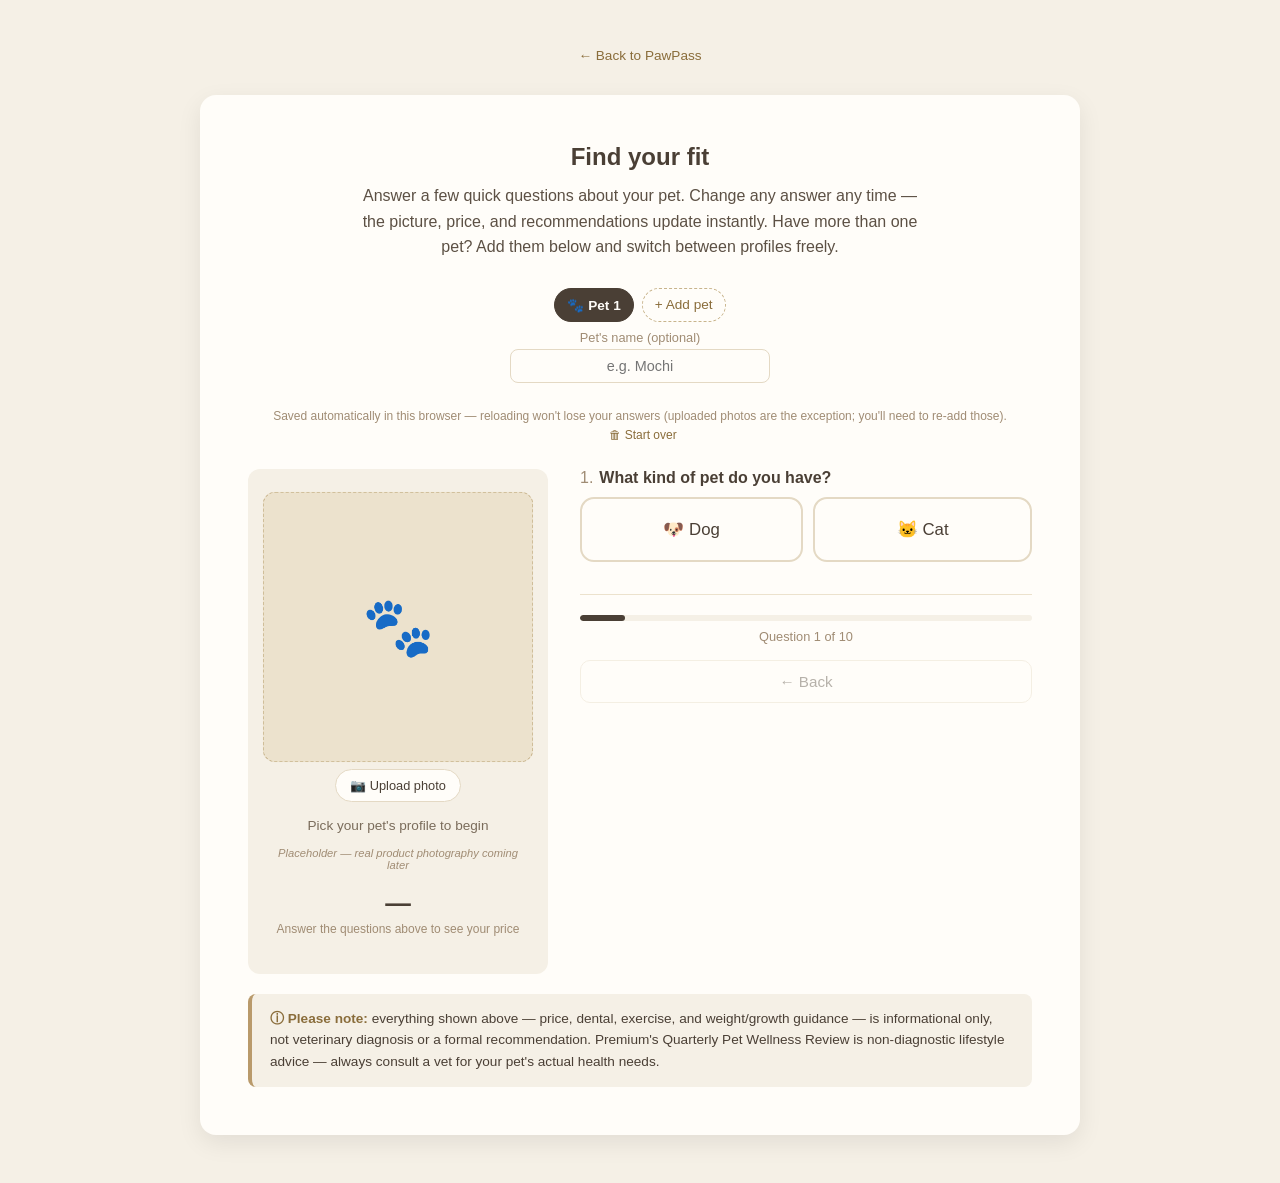
==== commit 76272e5f: "Add local persistence — survive a page reload Saves pet state to localStorage on every render() call" ====
--- a/customize.html
+++ b/customize.html
@@ -86,6 +86,19 @@
       color: #4a3f35;
       font-size: 0.9rem;
       text-align: center;
+    }
+
+    .autosave-note {
+      text-align: center;
+      font-size: 0.75rem;
+      color: #a08c74;
+      margin: 0 0 24px;
+      line-height: 1.6;
+    }
+
+    .autosave-note .back-link {
+      margin-left: 6px;
+      font-size: 0.75rem;
     }
 
     .quiz-layout {
@@ -391,6 +404,92 @@
       line-height: 1.5;
     }
 
+    .custom-flavor-block {
+      margin-top: 18px;
+      padding-top: 14px;
+      border-top: 1px dashed #e4d9c4;
+    }
+
+    .custom-flavor-list {
+      display: flex;
+      flex-wrap: wrap;
+      gap: 8px;
+      margin-bottom: 10px;
+    }
+
+    .custom-flavor-chip {
+      display: inline-flex;
+      align-items: center;
+      gap: 6px;
+      padding: 6px 10px;
+      border-radius: 999px;
+      background-color: #ece2cd;
+      color: #4a3f35;
+      font-size: 0.8rem;
+    }
+
+    .custom-flavor-chip .remove-chip {
+      cursor: pointer;
+      opacity: 0.6;
+      font-size: 0.75rem;
+    }
+
+    .custom-flavor-chip .remove-chip:hover {
+      opacity: 1;
+    }
+
+    .custom-flavor-add {
+      display: flex;
+      gap: 8px;
+    }
+
+    .custom-flavor-add input[type="text"] {
+      flex: 1;
+      min-width: 0;
+      padding: 8px 12px;
+      border-radius: 8px;
+      border: 1.5px solid #e4d9c4;
+      background-color: #fffdf9;
+      color: #4a3f35;
+      font-size: 0.85rem;
+    }
+
+    .tag-add-btn {
+      padding: 8px 14px;
+      border-radius: 8px;
+      border: 1.5px solid #e4d9c4;
+      background-color: #fffdf9;
+      color: #8a6d3b;
+      font-size: 0.85rem;
+      cursor: pointer;
+      white-space: nowrap;
+    }
+
+    .tag-add-btn:hover {
+      border-color: #c8b48c;
+      background-color: #f5f0e6;
+    }
+
+    .tier-features {
+      background-color: #f5f0e6;
+      border-radius: 12px;
+      padding: 20px 24px;
+    }
+
+    .tier-features h2 {
+      margin-bottom: 8px;
+      text-align: left;
+      font-size: 1.15rem;
+    }
+
+    .tier-features ul {
+      margin: 0;
+      padding-left: 18px;
+      font-size: 0.9rem;
+      line-height: 1.7;
+      color: #5c5044;
+    }
+
     /* Recommendations */
     .recommendations {
       margin-top: 32px;
@@ -639,6 +738,11 @@
         <label for="pet-name-input">Pet's name (optional)</label>
         <input type="text" id="pet-name-input" placeholder="e.g. Mochi" />
       </div>
+      <p class="autosave-note">
+        Saved automatically in this browser — reloading won't lose your answers
+        (uploaded photos are the exception; you'll need to re-add those).
+        <button type="button" class="back-link" id="start-over-btn">🗑 Start over</button>
+      </p>
 
       <div class="quiz-layout">
 
@@ -687,6 +791,7 @@
             <select class="breed-select" id="breed-select">
               <option value="">Pick species first</option>
             </select>
+            <input type="text" class="date-input" id="breed-custom-input" placeholder="Type your pet's breed" hidden />
           </div>
 
           <div class="question" data-question="coat" data-required="true">
@@ -759,6 +864,14 @@
                 <div class="options" data-mode="favorite" id="favorite-options" role="group" aria-label="Favorite flavors"></div>
               </div>
               <div class="pt-hint" id="pick-two-hint"></div>
+
+              <div class="custom-flavor-block">
+                <div class="custom-flavor-list" id="custom-flavor-list"></div>
+                <div class="custom-flavor-add">
+                  <input type="text" id="custom-flavor-input" placeholder="Not on the list? Add your own (e.g. Rabbit)" maxlength="24" />
+                  <button type="button" class="tag-add-btn" id="custom-flavor-add-btn">+ Add</button>
+                </div>
+              </div>
             </div>
           </div>
 
@@ -783,6 +896,16 @@
                box" moment, not more quiz questions. -->
           <div id="results-view" hidden>
             <button type="button" class="back-link" id="edit-answers-btn" style="margin-bottom: 20px;">✏️ Edit your answers</button>
+
+            <!-- What's included: makes each plan's real differences
+                 concrete for the pet's chosen tier specifically, using
+                 the same TIER_FEATURES pricing-data.js exports (not a
+                 second hand-typed copy of what index.html's pricing
+                 cards already say). -->
+            <div class="tier-features">
+              <h2 id="tier-features-heading"></h2>
+              <ul id="tier-features-list"></ul>
+            </div>
 
           <!-- Recommendations and Feedback live inside .quiz-pane (not
                as separate full-width sections below .quiz-layout) so
@@ -907,13 +1030,13 @@
   </div>
 
   <script type="module">
-    import { getStarterPrice, getCorePrice, getPremiumPriceRange } from './pricing-data.js';
+    import { getStarterPrice, getCorePrice, getPremiumPriceRange, TIER_FEATURES } from './pricing-data.js';
     import {
       TIER1_BREEDS, BREED_TYPICAL_COAT, SIZE_WEIGHT_BOUNDS_KG,
       getAgeMonths, getLifeStage, getDentalRisk, DENTAL_RECOMMENDATION,
       getExerciseTip, getObesityGuidance, getGrowthGuidance,
     } from './recommendations-data.js';
-    import { getSecretItemPreview, getTasteMemoryExclusions } from './catalog-data.js';
+    import { FLAVOR_TAGS_BY_SPECIES, getSecretItemPreview, getTasteMemoryExclusions } from './catalog-data.js';
 
     // --- Multi-pet data model ---
     // Each pet holds its own full set of answers. Only one pet is
@@ -929,6 +1052,12 @@
         size: null,
         coat: null,
         breed: null,
+        // True while the breed <select>'s "Other (type your own)"
+        // option is chosen — tracked separately from `breed` itself
+        // (which is null until they actually type something) so the
+        // custom text input doesn't immediately hide itself on the
+        // next render just because there's no breed value yet.
+        customBreedMode: false,
         weightKg: null,
         dob: '',
         adoptionDate: '',
@@ -936,6 +1065,12 @@
         tier: null,
         avoids: new Set(),
         favorites: new Set(),
+        // "Fill in yourself" flavors, per pet — extends the fixed
+        // FLAVOR_TAGS_BY_SPECIES list for this pet only (species-change
+        // clears it, same as avoids/favorites, since it's the same
+        // flavor-vocabulary concept). Selectable in both Pick Two and
+        // the Feedback section's taste reactions, same as fixed tags.
+        customFlavorTags: [],
         // Post-order portion feedback (Section 7). Simulated in this
         // build via the Feedback section below, since there's no real
         // order/checkout lifecycle to trigger it after an actual shipped
@@ -983,15 +1118,70 @@
       };
     }
 
-    const pets = [createPet()];
-    let activePetId = pets[0].id;
+    // --- Local persistence ---
+    // Saves pet state to localStorage so an accidental reload (or
+    // closing the tab) doesn't lose everything — a real risk mid-demo.
+    // Deliberately NOT persisted: photoUrl (an object URL, invalid
+    // after reload regardless — storing the image as base64 instead
+    // would risk blowing localStorage's ~5-10MB quota with a few
+    // pets' worth of photos) and pendingAdvanceTimeout/_lastPhotoSignature
+    // (transient UI state, meaningless across a reload).
+    const STORAGE_KEY = 'pawpass-quiz-state-v1';
+
+    function serializePet(pet) {
+      const { avoids, favorites, photoUrl, pendingAdvanceTimeout, _lastPhotoSignature, ...rest } = pet;
+      return { ...rest, avoids: [...avoids], favorites: [...favorites] };
+    }
+
+    function deserializePet(data) {
+      return {
+        ...data,
+        avoids: new Set(data.avoids || []),
+        favorites: new Set(data.favorites || []),
+        photoUrl: null,
+        pendingAdvanceTimeout: null,
+        _lastPhotoSignature: null,
+      };
+    }
+
+    function saveState() {
+      try {
+        localStorage.setItem(STORAGE_KEY, JSON.stringify({
+          nextPetId, activePetId, pets: pets.map(serializePet),
+        }));
+      } catch (e) {
+        // Quota exceeded, private browsing, or storage disabled — this
+        // is a convenience feature, not critical, so fail silently.
+      }
+    }
+
+    function loadState() {
+      try {
+        const raw = localStorage.getItem(STORAGE_KEY);
+        if (!raw) return null;
+        const data = JSON.parse(raw);
+        if (!data || !Array.isArray(data.pets) || !data.pets.length) return null;
+        return data;
+      } catch (e) {
+        return null;
+      }
+    }
+
+    const savedState = loadState();
+    const pets = savedState ? savedState.pets.map(deserializePet) : [createPet()];
+    if (savedState) nextPetId = savedState.nextPetId;
+    let activePetId = savedState && pets.some((p) => p.id === savedState.activePetId)
+      ? savedState.activePetId
+      : pets[0].id;
     function getActivePet() {
       return pets.find((p) => p.id === activePetId);
     }
 
     const petTabsEl = document.getElementById('pet-tabs');
     const petNameInput = document.getElementById('pet-name-input');
+    const startOverBtn = document.getElementById('start-over-btn');
     const breedSelect = document.getElementById('breed-select');
+    const breedCustomInput = document.getElementById('breed-custom-input');
     const weightInput = document.getElementById('weight-input');
     const dobInput = document.getElementById('dob-input');
     const adoptionDateInput = document.getElementById('adoption-date-input');
@@ -1009,6 +1199,9 @@
     const avoidLimitLabel = document.getElementById('avoid-limit-label');
     const favoriteLimitLabel = document.getElementById('favorite-limit-label');
     const pickTwoHint = document.getElementById('pick-two-hint');
+    const customFlavorList = document.getElementById('custom-flavor-list');
+    const customFlavorInput = document.getElementById('custom-flavor-input');
+    const customFlavorAddBtn = document.getElementById('custom-flavor-add-btn');
     const recEmptyNote = document.getElementById('rec-empty-note');
     const recBody = document.getElementById('rec-body');
     const recLifeStage = document.getElementById('rec-life-stage');
@@ -1038,6 +1231,8 @@
     const resultsView = document.getElementById('results-view');
     const stepNav = document.getElementById('step-nav');
     const editAnswersBtn = document.getElementById('edit-answers-btn');
+    const tierFeaturesHeading = document.getElementById('tier-features-heading');
+    const tierFeaturesList = document.getElementById('tier-features-list');
     const infoPopover = document.getElementById('info-popover');
 
     // The 10 profile-question steps, captured once in DOM order. Only
@@ -1054,34 +1249,40 @@
 
     const PICK_LIMITS = { starter: 1, core: 2, premium: 3 };
 
-    // Flavor rotation genuinely differs by species (pawpass-brief.md
-    // Section 12) — cats are fussier about fish-forward flavors, so
-    // "Salmon/Fish" for dogs splits into separate "Tuna/Fish" and
-    // "Salmon" tags for cats. Never share one tag list across species.
-    const FLAVOR_TAGS_BY_SPECIES = {
-      dog: ['Chicken', 'Beef', 'Salmon/Fish'],
-      cat: ['Chicken', 'Tuna/Fish', 'Salmon'],
-    };
-
-    // Tag button DOM and breed <select> options are both species-
-    // dependent only (shared across any pets of the same species) —
-    // click/change handlers always look up getActivePet() fresh, so
-    // switching pets never requires rebuilding either, only re-syncing
-    // which value is currently selected.
-    let tagsBuiltForSpecies = undefined; // undefined = never built yet
+    // FLAVOR_TAGS_BY_SPECIES now comes from catalog-data.js (imported
+    // above) — it used to be a local copy here, which is exactly how
+    // "Beef"/"Salmon" once had no matching catalog item at all.
+
+    // Breed <select> options are species-dependent only (shared across
+    // any pets of the same species). Tag buttons (Pick Two + Feedback)
+    // used to be species-dependent only too, but now also depend on the
+    // active pet's own customFlavorTags — a "fill in yourself" flavor
+    // is per-pet, so two same-species pets can have different tag sets.
+    // Tracked with a combined signature instead of species alone;
+    // click/change handlers still always look up getActivePet() fresh.
     let breedOptionsBuiltForSpecies = undefined;
-    let feedbackTagsBuiltForSpecies = undefined;
-
-    function buildTagButtons(species) {
+    let tagsBuiltSignature = undefined; // undefined = never built yet
+    let feedbackTagsBuiltSignature = undefined;
+
+    function tagSignature(pet) {
+      return `${pet.species || ''}|${pet.customFlavorTags.join(',')}`;
+    }
+
+    function getFlavorTags(pet) {
+      return pet.species ? [...FLAVOR_TAGS_BY_SPECIES[pet.species], ...pet.customFlavorTags] : [];
+    }
+
+    function buildTagButtons(pet) {
       avoidOptions.innerHTML = '';
       favoriteOptions.innerHTML = '';
-      tagsBuiltForSpecies = species;
-      if (!species) return;
+      tagsBuiltSignature = tagSignature(pet);
+      const tags = getFlavorTags(pet);
+      if (!tags.length) return;
       [
         { container: avoidOptions, key: 'avoids', otherKey: 'favorites' },
         { container: favoriteOptions, key: 'favorites', otherKey: 'avoids' },
       ].forEach(({ container, key, otherKey }) => {
-        FLAVOR_TAGS_BY_SPECIES[species].forEach((tag) => {
+        tags.forEach((tag) => {
           const btn = document.createElement('button');
           btn.type = 'button';
           btn.className = 'tag-btn';
@@ -1125,16 +1326,20 @@
         opt.textContent = breed;
         breedSelect.appendChild(opt);
       });
-    }
-
-    // Feedback tag rows (like/dislike per flavor) — same species-
-    // dependent DOM pattern as buildTagButtons: shared across pets of
-    // the same species, handlers always look up getActivePet() fresh.
-    function buildFeedbackTagButtons(species) {
+      const customOpt = document.createElement('option');
+      customOpt.value = '__custom__';
+      customOpt.textContent = "Other (type your own)";
+      breedSelect.appendChild(customOpt);
+    }
+
+    // Feedback tag rows (like/dislike per flavor) — same pattern as
+    // buildTagButtons, including custom flavors for the active pet.
+    function buildFeedbackTagButtons(pet) {
       feedbackTagsEl.innerHTML = '';
-      feedbackTagsBuiltForSpecies = species;
-      if (!species) return;
-      FLAVOR_TAGS_BY_SPECIES[species].forEach((tag) => {
+      feedbackTagsBuiltSignature = tagSignature(pet);
+      const tags = getFlavorTags(pet);
+      if (!tags.length) return;
+      tags.forEach((tag) => {
         const row = document.createElement('div');
         row.className = 'feedback-tag-row';
         const name = document.createElement('span');
@@ -1188,6 +1393,8 @@
             pet.avoids.clear();
             pet.favorites.clear();
             pet.breed = null;
+            pet.customBreedMode = false;
+            pet.customFlavorTags = [];
             pet.pendingTasteFeedback = {}; // unsubmitted draft only — feedbackHistory stays
           }
           pet[question] = btn.dataset.value;
@@ -1201,6 +1408,18 @@
 
     breedSelect.addEventListener('change', () => {
       const pet = getActivePet();
+      if (breedSelect.value === '__custom__') {
+        // Reveal the text input and wait for them to actually type
+        // something — don't auto-advance yet, there's nothing to
+        // advance on. customBreedMode (not pet.breed) drives whether
+        // the input stays visible, since pet.breed is still null here.
+        pet.customBreedMode = true;
+        pet.breed = null;
+        render();
+        breedCustomInput.focus();
+        return;
+      }
+      pet.customBreedMode = false;
       pet.breed = breedSelect.value || null;
       // Pre-fill (not lock) the Coat question, which now comes right
       // after Breed — the customer still answers/confirms it
@@ -1214,10 +1433,71 @@
       autoAdvance(pet);
     });
 
+    // Custom-typed breeds have no BREED_TYPICAL_COAT entry (they're not
+    // in the curated list) — no coat pre-fill happens here, same
+    // treatment as picking "Not sure".
+    breedCustomInput.addEventListener('change', () => {
+      const pet = getActivePet();
+      pet.breed = breedCustomInput.value.trim() || null;
+      render();
+      if (pet.breed) autoAdvance(pet);
+    });
+
     secretRerollBtn.addEventListener('click', () => {
       getActivePet().secretItemRerollCount += 1;
       render();
     });
+
+    function addCustomFlavor() {
+      const pet = getActivePet();
+      const value = customFlavorInput.value.trim();
+      if (!value) return;
+      const existing = getFlavorTags(pet).map((t) => t.toLowerCase());
+      if (existing.includes(value.toLowerCase())) {
+        customFlavorInput.value = '';
+        return; // already in the list (fixed or custom) — nothing to add
+      }
+      pet.customFlavorTags.push(value);
+      customFlavorInput.value = '';
+      render();
+    }
+
+    customFlavorAddBtn.addEventListener('click', addCustomFlavor);
+    customFlavorInput.addEventListener('keydown', (e) => {
+      if (e.key === 'Enter') {
+        e.preventDefault();
+        addCustomFlavor();
+      }
+    });
+
+    function removeCustomFlavor(tag) {
+      const pet = getActivePet();
+      pet.customFlavorTags = pet.customFlavorTags.filter((t) => t !== tag);
+      // Clean up any selections that referenced the removed tag —
+      // otherwise a deleted custom flavor could keep occupying a Pick
+      // Two slot or a pending taste-feedback reaction invisibly.
+      pet.avoids.delete(tag);
+      pet.favorites.delete(tag);
+      delete pet.pendingTasteFeedback[tag];
+      render();
+    }
+
+    function renderCustomFlavorList(pet) {
+      customFlavorList.innerHTML = '';
+      pet.customFlavorTags.forEach((tag) => {
+        const chip = document.createElement('span');
+        chip.className = 'custom-flavor-chip';
+        const label = document.createElement('span');
+        label.textContent = tag;
+        chip.appendChild(label);
+        const remove = document.createElement('span');
+        remove.className = 'remove-chip';
+        remove.textContent = '✕';
+        remove.addEventListener('click', () => removeCustomFlavor(tag));
+        chip.appendChild(remove);
+        customFlavorList.appendChild(chip);
+      });
+    }
 
     // advanceStep() moves to the next question, or into the results
     // reveal from the last one. autoAdvance() wraps it with a short
@@ -1418,6 +1698,18 @@
       activePetId = pet.id;
       render();
     }
+
+    startOverBtn.addEventListener('click', () => {
+      if (!confirm('Clear all saved pets and start over? This can\'t be undone.')) return;
+      pets.forEach((pet) => {
+        if (pet.photoUrl) URL.revokeObjectURL(pet.photoUrl);
+        if (pet.pendingAdvanceTimeout) clearTimeout(pet.pendingAdvanceTimeout);
+      });
+      pets.length = 0;
+      pets.push(createPet());
+      activePetId = pets[0].id;
+      render();
+    });
 
     function removePet(id) {
       if (pets.length <= 1) return; // always keep at least one pet
@@ -1535,13 +1827,16 @@
       if (species !== breedOptionsBuiltForSpecies) {
         buildBreedOptions(species);
       }
-      breedSelect.value = pet.breed || '';
-
-      // Pick Two: tag DOM is species-dependent only; rebuild when the
-      // active pet's species differs from what's currently built.
-      if (species !== tagsBuiltForSpecies) {
-        buildTagButtons(species);
-      }
+      breedSelect.value = pet.customBreedMode ? '__custom__' : (pet.breed || '');
+      breedCustomInput.hidden = !pet.customBreedMode;
+      if (pet.customBreedMode) breedCustomInput.value = pet.breed || '';
+
+      // Pick Two: tag DOM depends on species + this pet's own custom
+      // flavor tags; rebuild when that combined signature changes.
+      if (tagSignature(pet) !== tagsBuiltSignature) {
+        buildTagButtons(pet);
+      }
+      renderCustomFlavorList(pet);
 
       // No more locked/unlocked toggle here — the Pick Two step is
       // unreachable in the stepper without tier already set (required
@@ -1562,11 +1857,11 @@
         });
       });
 
-      // Feedback: tag DOM is species-dependent only, same pattern as
-      // Pick Two's tags; the section itself is gated on tier alone
-      // (simulating "a box exists to give feedback on").
-      if (species !== feedbackTagsBuiltForSpecies) {
-        buildFeedbackTagButtons(species);
+      // Feedback: same combined-signature rebuild as Pick Two's tags;
+      // the section itself is gated on tier alone (simulating "a box
+      // exists to give feedback on").
+      if (tagSignature(pet) !== feedbackTagsBuiltSignature) {
+        buildFeedbackTagButtons(pet);
       }
       feedbackTagsEl.querySelectorAll('.feedback-tag-btn').forEach((btn) => {
         const tag = btn.dataset.tag;
@@ -1645,7 +1940,16 @@
         livePrice.innerHTML = `—<span>Answer the questions above to see your price</span>`;
       }
 
+      // Tier is guaranteed set by the time #results-view is visible
+      // (required step 9), but this line also runs while still
+      // stepping through earlier questions — guard for that case.
+      if (tier) {
+        tierFeaturesHeading.textContent = `What's included with ${tierLabel[tier]}`;
+        tierFeaturesList.innerHTML = TIER_FEATURES[tier].map((f) => `<li>${f}</li>`).join('');
+      }
+
       renderRecommendations(pet, species, size);
+      saveState();
     }
 
     function renderFeedbackHistory(pet) {
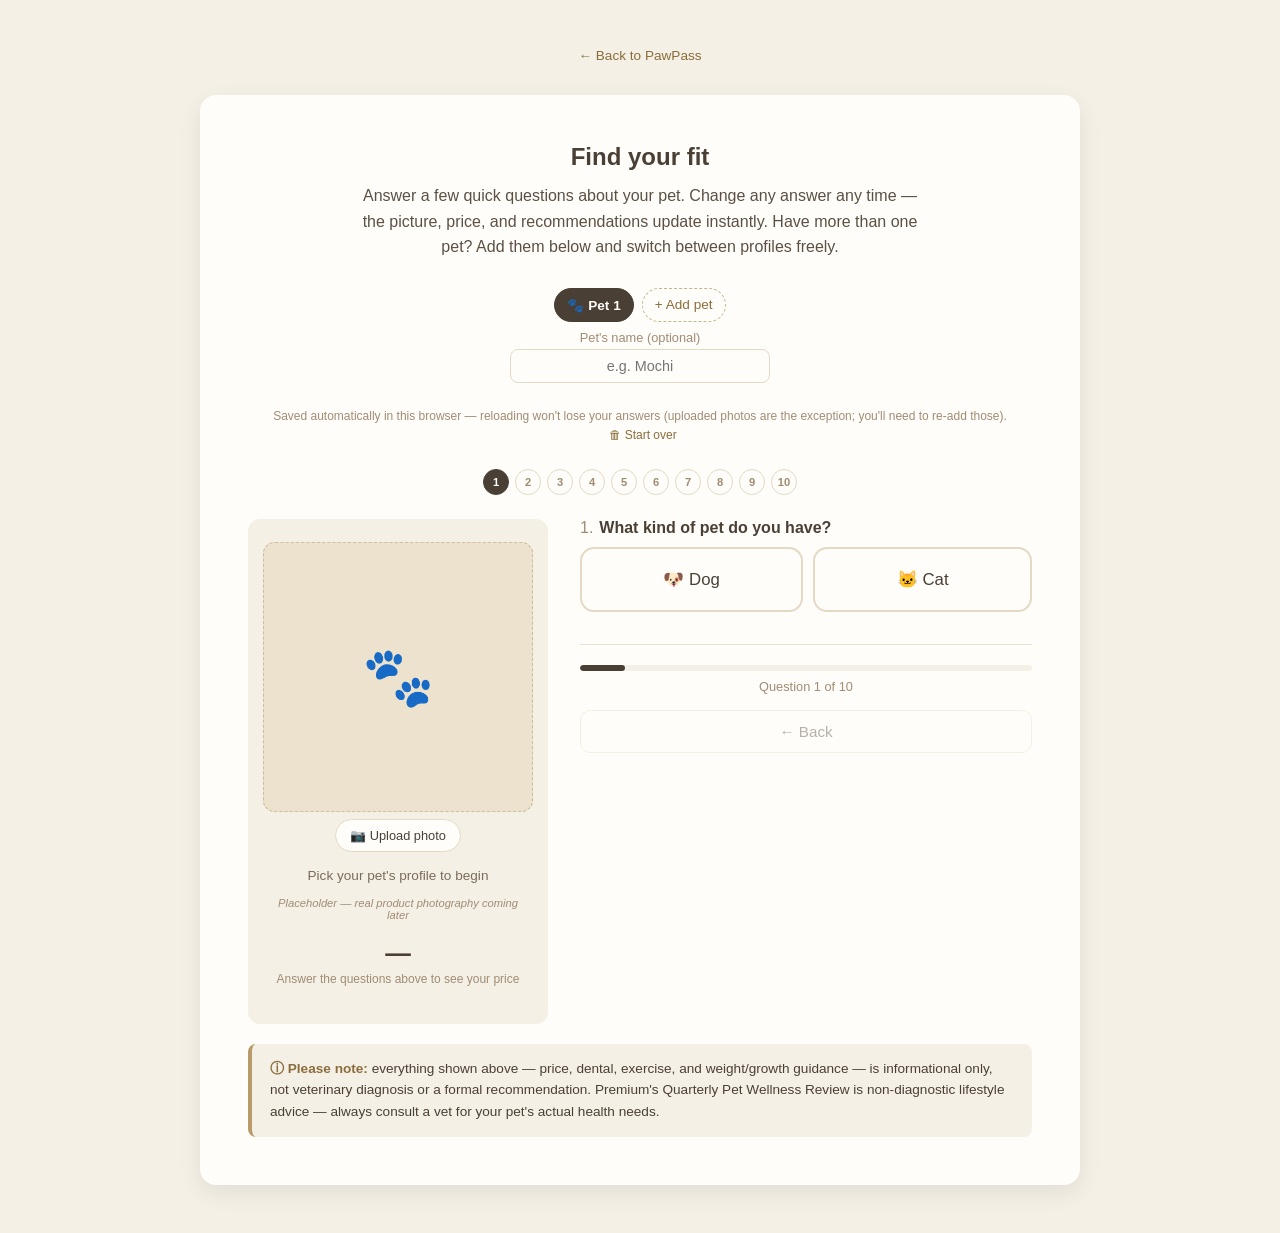
==== commit 58f08257: "Add clickable step-jump dots — a real fix for changing an answer after results Previously the only w" ====
--- a/customize.html
+++ b/customize.html
@@ -99,6 +99,45 @@
     .autosave-note .back-link {
       margin-left: 6px;
       font-size: 0.75rem;
+    }
+
+    .step-dots {
+      display: flex;
+      justify-content: center;
+      flex-wrap: wrap;
+      gap: 6px;
+      margin-bottom: 24px;
+    }
+
+    .step-dot {
+      width: 26px;
+      height: 26px;
+      border-radius: 50%;
+      border: 1.5px solid #e4d9c4;
+      background-color: #fffdf9;
+      color: #a08c74;
+      font-size: 0.7rem;
+      font-weight: 600;
+      cursor: pointer;
+      display: flex;
+      align-items: center;
+      justify-content: center;
+      padding: 0;
+    }
+
+    .step-dot:hover {
+      border-color: #c8b48c;
+    }
+
+    .step-dot.answered {
+      border-color: #8a6d3b;
+      color: #8a6d3b;
+    }
+
+    .step-dot.current {
+      background-color: #4a3f35;
+      border-color: #4a3f35;
+      color: #fffdf9;
     }
 
     .quiz-layout {
@@ -743,6 +782,12 @@
         (uploaded photos are the exception; you'll need to re-add those).
         <button type="button" class="back-link" id="start-over-btn">🗑 Start over</button>
       </p>
+
+      <!-- Always-visible step navigation — jump directly to any question
+           from anywhere, including straight from the results screen,
+           instead of only being able to step Back one question at a
+           time after "Edit your answers". -->
+      <div class="step-dots" id="step-dots"></div>
 
       <div class="quiz-layout">
 
@@ -783,7 +828,7 @@
             </div>
           </div>
 
-          <div class="question">
+          <div class="question" data-question="breed">
             <label class="q-label">
               <span class="q-num">3.</span>Breed <span class="q-optional">(optional)</span>
               <button type="button" class="info-icon" data-info="Purely a care-tip bonus layer — it never changes price or packing. Picking a breed pre-fills a typical coat below, which you can still change. Any breed not on this list falls back to the size/coat profile you pick.">ⓘ</button>
@@ -803,7 +848,7 @@
             </div>
           </div>
 
-          <div class="question">
+          <div class="question" data-question="weightKg">
             <label class="q-label">
               <span class="q-num">5.</span>Weight (kg)
               <button type="button" class="info-icon" data-info="Used for weight/obesity guidance (adult pets) and the growth chart (puppies/kittens). Not used for pricing.">ⓘ</button>
@@ -811,7 +856,7 @@
             <input type="number" class="number-input" id="weight-input" min="0" step="0.1" placeholder="e.g. 12.5" />
           </div>
 
-          <div class="question">
+          <div class="question" data-question="dob">
             <label class="q-label">
               <span class="q-num">6.</span>Date of birth <span class="q-optional">(optional, preferred)</span>
               <button type="button" class="info-icon" data-info="Primary source for age-based recommendations (life stage, growth chart). If unknown, adoption date below is used as a fallback estimate.">ⓘ</button>
@@ -819,7 +864,7 @@
             <input type="date" class="date-input" id="dob-input" />
           </div>
 
-          <div class="question">
+          <div class="question" data-question="adoptionDate">
             <label class="q-label">
               <span class="q-num">7.</span>When did you adopt them? <span class="q-optional">(optional)</span>
               <button type="button" class="info-icon" data-info="Used as a fallback to estimate age only if date of birth above is unknown — assumes ~10 weeks old at adoption, a typical shelter age.">ⓘ</button>
@@ -827,7 +872,7 @@
             <input type="date" class="date-input" id="adoption-date-input" />
           </div>
 
-          <div class="question">
+          <div class="question" data-question="spayedNeutered">
             <label class="q-label">
               <span class="q-num">8.</span>Spayed or neutered? <span class="q-optional">(optional)</span>
               <button type="button" class="info-icon" data-info="Not used for pricing yet — helps fine-tune the recommendation engine (e.g. calorie needs) as it's built out further.">ⓘ</button>
@@ -1241,6 +1286,26 @@
     // long-scroll layout where all 10 were visible at once.
     const stepEls = [...document.querySelectorAll('.quiz-pane > .question')];
 
+    // Always-visible step-jump dots — one per question, clickable from
+    // anywhere (including directly from the results screen) to jump
+    // straight to that question, instead of only being able to step
+    // Back one at a time after "Edit your answers".
+    const stepDotsEl = document.getElementById('step-dots');
+    stepEls.forEach((el, i) => {
+      const dot = document.createElement('button');
+      dot.type = 'button';
+      dot.className = 'step-dot';
+      dot.textContent = String(i + 1);
+      dot.title = el.querySelector('.q-label')?.textContent.trim() || `Question ${i + 1}`;
+      dot.addEventListener('click', () => {
+        const pet = getActivePet();
+        pet.currentStep = i;
+        pet.showResults = false;
+        render();
+      });
+      stepDotsEl.appendChild(dot);
+    });
+
     const speciesEmoji = { dog: '🐶', cat: '🐱' };
     const sizeLabel = { small: 'Small', medium: 'Medium', large: 'Large' };
     const coatLabel = { 'short-hair': 'short-hair', 'long-hair': 'long-hair', hairless: 'hairless' };
@@ -1759,6 +1824,21 @@
       petTabsEl.appendChild(addBtn);
     }
 
+    function isStepAnswered(pet, i) {
+      const question = stepEls[i].dataset.question;
+      if (question) return pet[question] != null && pet[question] !== '';
+      // Pick Two (step 10) has no single data-question — treat any
+      // Avoid/Favorite pick as "answered" for the dot indicator.
+      return pet.avoids.size > 0 || pet.favorites.size > 0;
+    }
+
+    function renderStepDots(pet) {
+      stepDotsEl.querySelectorAll('.step-dot').forEach((dot, i) => {
+        dot.classList.toggle('current', !pet.showResults && i === pet.currentStep);
+        dot.classList.toggle('answered', isStepAnswered(pet, i));
+      });
+    }
+
     function renderStepper(pet) {
       if (pet.showResults) {
         stepEls.forEach((el) => { el.hidden = true; });
@@ -1802,6 +1882,7 @@
 
       renderPetTabs();
       renderStepper(pet);
+      renderStepDots(pet);
       petNameInput.value = pet.name.match(/^Pet \d+$/) ? '' : pet.name;
       weightInput.value = pet.weightKg ?? '';
       dobInput.value = pet.dob || '';
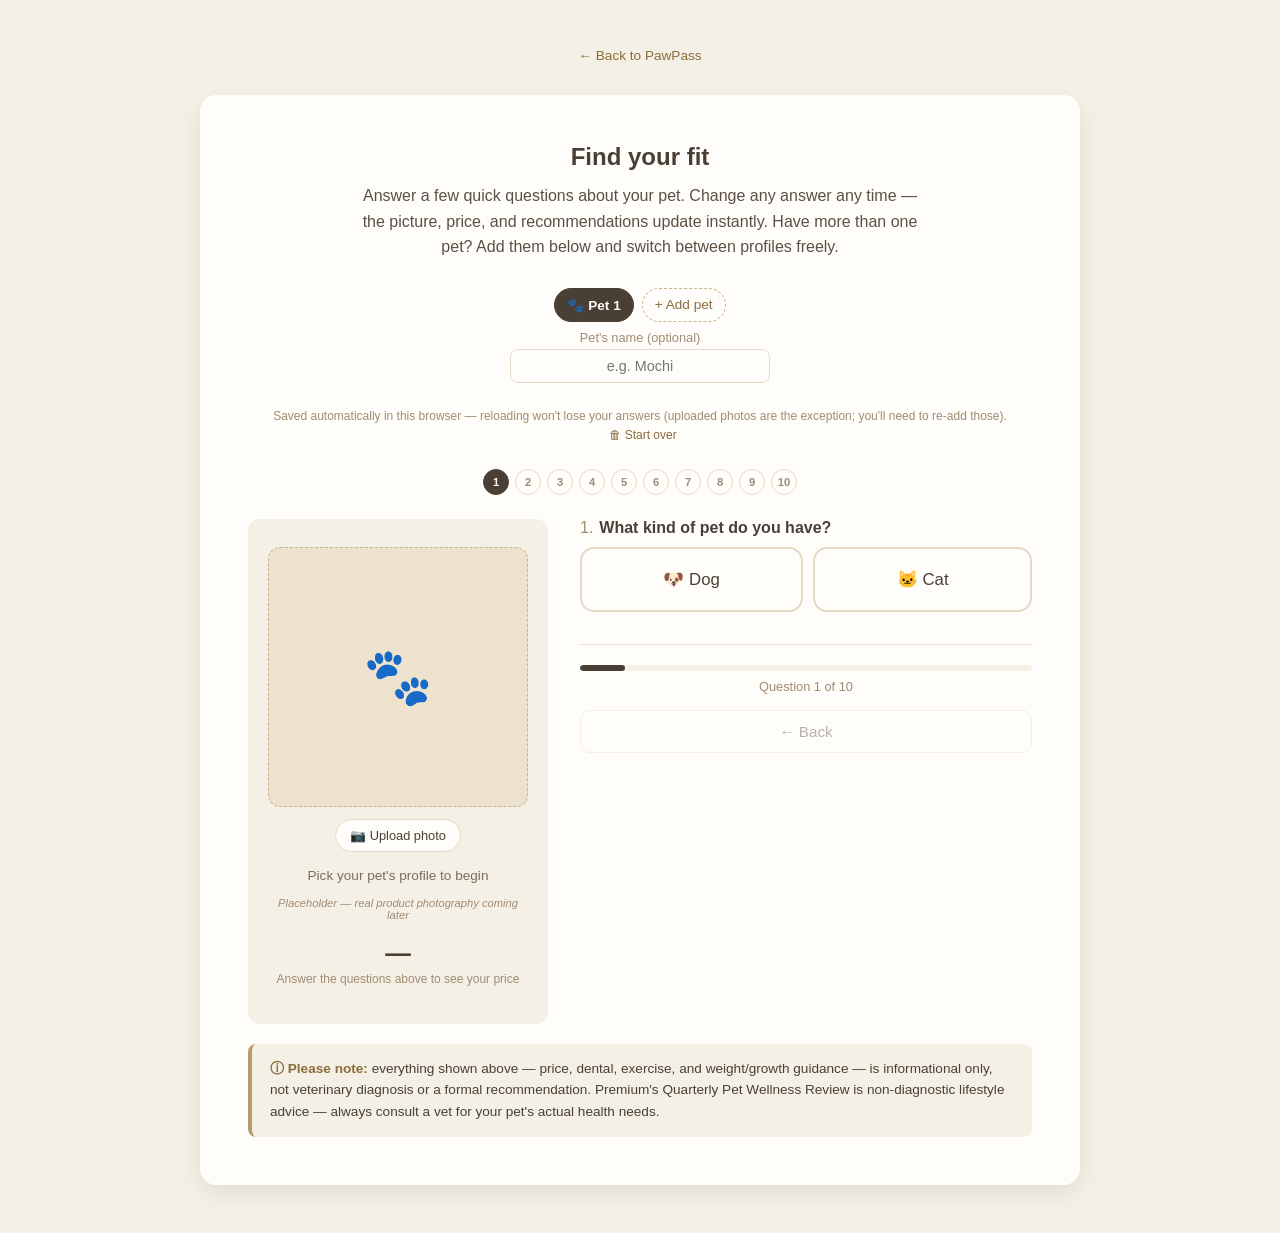
==== commit 7901c732: "Fix photo-box pulse animation never resetting .pulse (transform: scale(1.04)) was added on the first" ====
--- a/customize.html
+++ b/customize.html
@@ -107,6 +107,11 @@
       flex-wrap: wrap;
       gap: 6px;
       margin-bottom: 24px;
+    }
+
+    /* Same [hidden]-vs-own-display-rule issue as .quiz-layout above. */
+    .step-dots[hidden] {
+      display: none;
     }
 
     .step-dot {
@@ -140,11 +145,76 @@
       color: #fffdf9;
     }
 
+    .review-toggle-btn {
+      display: block;
+      margin: 0 auto 20px;
+    }
+
+    .review-toggle-btn[hidden] {
+      display: none;
+    }
+
+    .review-table-wrap {
+      overflow-x: auto; /* many pets can make this wider than the card — scroll, don't break layout */
+    }
+
+    .review-table {
+      width: 100%;
+      border-collapse: collapse;
+      font-size: 0.85rem;
+    }
+
+    .review-table th,
+    .review-table td {
+      padding: 10px 14px;
+      text-align: left;
+      border-bottom: 1px solid #f5f0e6;
+      white-space: nowrap;
+    }
+
+    .review-table thead th {
+      color: #4a3f35;
+      font-size: 0.9rem;
+    }
+
+    .review-table tbody th {
+      color: #a08c74;
+      font-weight: 600;
+      white-space: nowrap;
+    }
+
+    .review-edit-btn {
+      display: block;
+      margin-top: 4px;
+      padding: 4px 10px;
+      border-radius: 999px;
+      border: 1.5px solid #e4d9c4;
+      background-color: #fffdf9;
+      color: #8a6d3b;
+      font-size: 0.7rem;
+      cursor: pointer;
+      font-weight: 400;
+    }
+
+    .review-edit-btn:hover {
+      border-color: #c8b48c;
+      background-color: #f5f0e6;
+    }
+
     .quiz-layout {
       display: grid;
       grid-template-columns: 300px 1fr;
       gap: 32px;
       align-items: start;
+    }
+
+    /* The [hidden] attribute alone can't hide this — the browser's
+       built-in [hidden]{display:none} is a low-priority user-agent
+       rule, and .quiz-layout's own `display: grid` above (an author
+       rule) always wins over it regardless of specificity or order.
+       Needed once .quiz-layout started being toggled (all-pets review). */
+    .quiz-layout[hidden] {
+      display: none;
     }
 
     /* Photo pane — sits beside the quiz on desktop/web */
@@ -543,6 +613,17 @@
       text-align: center;
     }
 
+    /* Same [hidden]-vs-own-display-rule conflict as .quiz-layout/.step-
+       dots below — this one predates today: recDental/recExercise/
+       recSecret/recWeight all set .hidden based on whether they should
+       show, but .rec-item's own `display: flex` (an author rule)
+       always won over the browser's [hidden]{display:none} default,
+       meaning these rows likely never actually hid, possibly showing
+       empty/stale content when they shouldn't have appeared at all. */
+    .rec-item[hidden] {
+      display: none;
+    }
+
     .rec-item {
       display: flex;
       gap: 10px;
@@ -773,6 +854,7 @@
       </p>
 
       <div class="pet-tabs" id="pet-tabs"></div>
+      <button type="button" class="back-link review-toggle-btn" id="review-all-btn" hidden>📋 Review all pets</button>
       <div class="pet-name-row">
         <label for="pet-name-input">Pet's name (optional)</label>
         <input type="text" id="pet-name-input" placeholder="e.g. Mochi" />
@@ -1060,6 +1142,16 @@
           </div>
           <!-- /results-view -->
 
+        </div>
+      </div>
+
+      <!-- All-pets review: a side-by-side comparison table, shown
+           instead of .quiz-layout when toggled — useful once more than
+           one pet exists, to compare profiles/prices/picks at a glance
+           and jump directly into editing any of them. -->
+      <div id="all-pets-review" hidden>
+        <div class="review-table-wrap">
+          <table class="review-table" id="review-table"></table>
         </div>
       </div>
 
@@ -1222,9 +1314,23 @@
       return pets.find((p) => p.id === activePetId);
     }
 
+    // Page-level (not per-pet) — whether the all-pets comparison table
+    // is showing instead of the active pet's quiz/results view.
+    let showAllPetsReview = false;
+
+    // Page-level (not per-pet, unlike pendingAdvanceTimeout) since
+    // photoBox is one shared DOM element showing whichever pet is
+    // currently active — there's only ever one pulse animation in
+    // flight at a time regardless of how many pets exist.
+    let pulseTimeout = null;
+
     const petTabsEl = document.getElementById('pet-tabs');
     const petNameInput = document.getElementById('pet-name-input');
     const startOverBtn = document.getElementById('start-over-btn');
+    const reviewAllBtn = document.getElementById('review-all-btn');
+    const allPetsReview = document.getElementById('all-pets-review');
+    const reviewTable = document.getElementById('review-table');
+    const quizLayoutEl = document.querySelector('.quiz-layout');
     const breedSelect = document.getElementById('breed-select');
     const breedCustomInput = document.getElementById('breed-custom-input');
     const weightInput = document.getElementById('weight-input');
@@ -1314,6 +1420,27 @@
 
     const PICK_LIMITS = { starter: 1, core: 2, premium: 3 };
 
+    // Shared by the live price display and the all-pets review table —
+    // one place formatting a pet's price text, both reading the exact
+    // same pricing-data.js functions either way uses.
+    function getPetPriceText(pet) {
+      const { species, size, coat, tier } = pet;
+      if (!(species && size && coat && tier)) return null;
+      if (tier === 'starter') {
+        const price = getStarterPrice(species, size);
+        return price != null ? `~${price} THB / month` : 'Combination not available yet';
+      }
+      if (tier === 'core') {
+        const price = getCorePrice(species, size, coat);
+        return price != null ? `~${price} THB / month` : 'Combination not available yet';
+      }
+      if (tier === 'premium') {
+        const range = getPremiumPriceRange(species, size, coat);
+        return range ? `~${range.min}–${range.max} THB / month` : 'Combination not available yet';
+      }
+      return null;
+    }
+
     // FLAVOR_TAGS_BY_SPECIES now comes from catalog-data.js (imported
     // above) — it used to be a local copy here, which is exactly how
     // "Beef"/"Salmon" once had no matching catalog item at all.
@@ -1776,6 +1903,58 @@
       render();
     });
 
+    reviewAllBtn.addEventListener('click', () => {
+      showAllPetsReview = !showAllPetsReview;
+      render();
+    });
+
+    function renderAllPetsReview() {
+      reviewAllBtn.hidden = pets.length <= 1;
+      quizLayoutEl.hidden = showAllPetsReview;
+      stepDotsEl.hidden = showAllPetsReview;
+      allPetsReview.hidden = !showAllPetsReview;
+      reviewAllBtn.textContent = showAllPetsReview ? '← Back to editing' : '📋 Review all pets';
+      if (!showAllPetsReview) return;
+
+      const fields = [
+        { label: 'Species', get: (p) => (p.species ? (p.species === 'dog' ? '🐶 Dog' : '🐱 Cat') : '—') },
+        { label: 'Size', get: (p) => (p.size ? sizeLabel[p.size] : '—') },
+        { label: 'Coat', get: (p) => (p.coat ? coatLabel[p.coat] : '—') },
+        { label: 'Breed', get: (p) => p.breed || '—' },
+        { label: 'Plan', get: (p) => (p.tier ? tierLabel[p.tier] : '—') },
+        { label: 'Price', get: (p) => getPetPriceText(p) || '—' },
+        { label: 'Avoid', get: (p) => (p.avoids.size ? [...p.avoids].join(', ') : '—') },
+        { label: 'Favorite', get: (p) => (p.favorites.size ? [...p.favorites].join(', ') : '—') },
+      ];
+
+      const headerCells = pets.map((p) => `
+        <th>
+          ${p.name}
+          <button type="button" class="review-edit-btn" data-pet-id="${p.id}">Edit →</button>
+        </th>
+      `).join('');
+
+      const bodyRows = fields.map((field) => `
+        <tr>
+          <th>${field.label}</th>
+          ${pets.map((p) => `<td>${field.get(p)}</td>`).join('')}
+        </tr>
+      `).join('');
+
+      reviewTable.innerHTML = `
+        <thead><tr><th></th>${headerCells}</tr></thead>
+        <tbody>${bodyRows}</tbody>
+      `;
+
+      reviewTable.querySelectorAll('.review-edit-btn').forEach((btn) => {
+        btn.addEventListener('click', () => {
+          activePetId = Number(btn.dataset.petId);
+          showAllPetsReview = false;
+          render();
+        });
+      });
+    }
+
     function removePet(id) {
       if (pets.length <= 1) return; // always keep at least one pet
       const idx = pets.findIndex((p) => p.id === id);
@@ -1883,6 +2062,7 @@
       renderPetTabs();
       renderStepper(pet);
       renderStepDots(pet);
+      renderAllPetsReview();
       petNameInput.value = pet.name.match(/^Pet \d+$/) ? '' : pet.name;
       weightInput.value = pet.weightKg ?? '';
       dobInput.value = pet.dob || '';
@@ -1988,9 +2168,19 @@
       const photoSignature = `${pet.photoUrl || ''}|${species || ''}`;
       if (pet._lastPhotoSignature !== photoSignature) {
         pet._lastPhotoSignature = photoSignature;
+        if (pulseTimeout) clearTimeout(pulseTimeout);
         photoBox.classList.remove('pulse');
         void photoBox.offsetWidth; // restart animation
         photoBox.classList.add('pulse');
+        // .pulse was previously never removed again after this point —
+        // the box sat permanently scaled up 4% (transform: scale(1.04))
+        // from the very first render onward instead of briefly pulsing.
+        // Removing it after the CSS transition duration (150ms) restores
+        // the intended one-shot pulse.
+        pulseTimeout = setTimeout(() => {
+          photoBox.classList.remove('pulse');
+          pulseTimeout = null;
+        }, 200);
       }
 
       const parts = [];
@@ -2005,18 +2195,7 @@
       // reuses the exact same pricing-data.js functions as index.html,
       // so this can never show a different number for the same profile.
       if (species && size && coat && tier) {
-        let text = '';
-        if (tier === 'starter') {
-          const price = getStarterPrice(species, size);
-          text = price != null ? `~${price} THB / month` : "Combination not available yet";
-        } else if (tier === 'core') {
-          const price = getCorePrice(species, size, coat);
-          text = price != null ? `~${price} THB / month` : "Combination not available yet";
-        } else if (tier === 'premium') {
-          const range = getPremiumPriceRange(species, size, coat);
-          text = range ? `~${range.min}–${range.max} THB / month` : "Combination not available yet";
-        }
-        livePrice.innerHTML = `${text}<span>${tierLabel[tier]} · ${parts.join(' · ')}</span>`;
+        livePrice.innerHTML = `${getPetPriceText(pet)}<span>${tierLabel[tier]} · ${parts.join(' · ')}</span>`;
       } else {
         livePrice.innerHTML = `—<span>Answer the questions above to see your price</span>`;
       }
